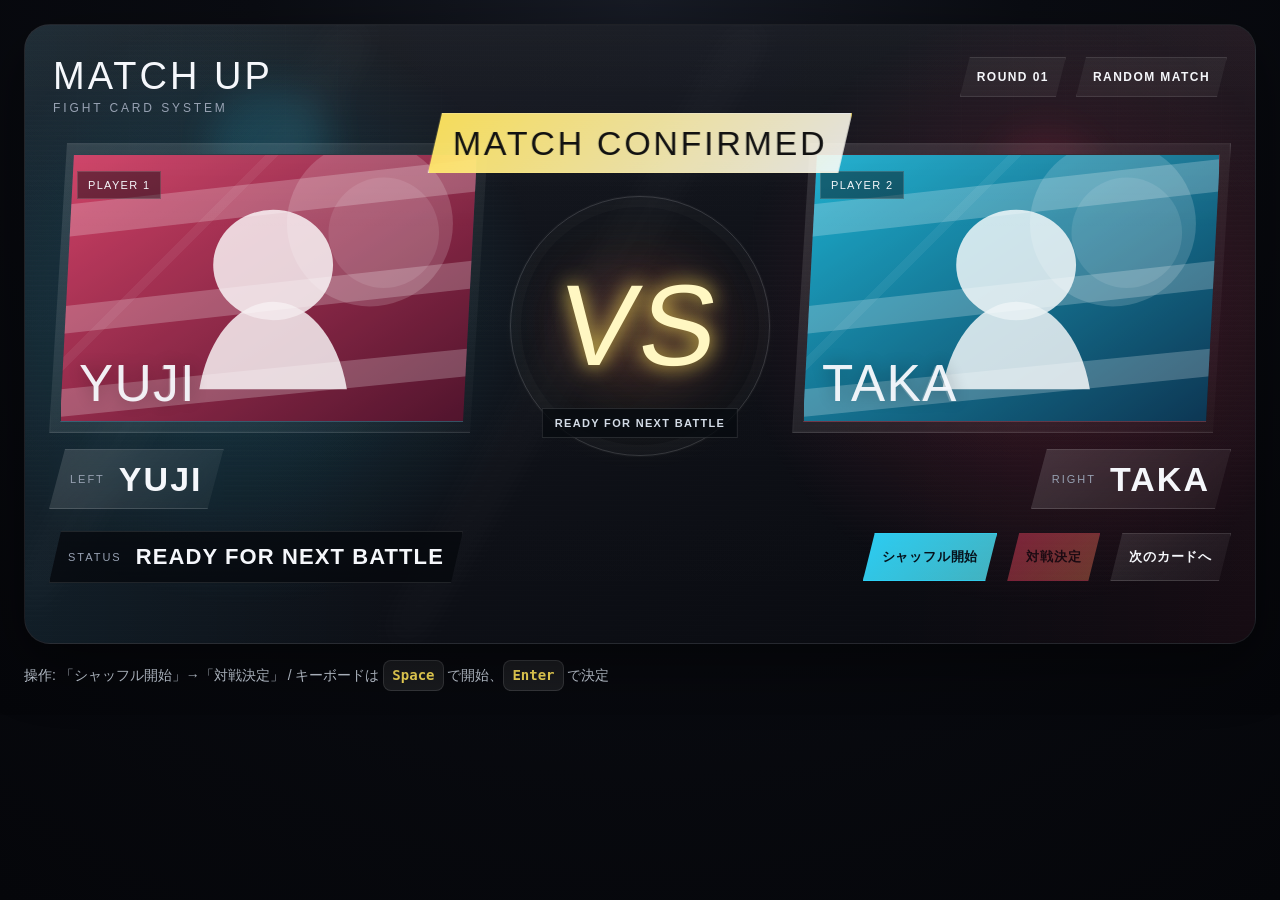
==== index.html @ afa49cba "Add files via upload" ====
<!DOCTYPE html>
<html lang="ja">
<head>
  <meta charset="UTF-8" />
  <meta name="viewport" content="width=device-width, initial-scale=1.0" />
  <title>Fight Card Display</title>
  <link rel="stylesheet" href="./style.css" />
</head>
<body>
  <main class="display-shell">
    <section class="battle-screen is-idle" id="battleScreen">

      <div class="battle-screen__bg">
        <div class="bg-gradient"></div>
        <div class="bg-grid"></div>
        <div class="bg-scanlines"></div>
        <div class="bg-graffiti"></div>
        <div class="bg-speedlines"></div>
      </div>

      <div class="impact-flash" id="impactFlash" aria-hidden="true"></div>
      <div class="impact-burst impact-burst--left" id="impactBurstLeft" aria-hidden="true"></div>
      <div class="impact-burst impact-burst--right" id="impactBurstRight" aria-hidden="true"></div>

      <div class="match-banner" id="matchBanner" hidden>
        <span class="match-banner__text">MATCH CONFIRMED</span>
      </div>

      <header class="battle-hud">
        <div class="battle-brand">
          <span class="battle-brand__main">MATCH UP</span>
          <span class="battle-brand__sub">FIGHT CARD SYSTEM</span>
        </div>

        <div class="battle-meta">
          <span class="battle-meta__pill" id="roundLabel">ROUND 01</span>
          <span class="battle-meta__pill" id="modeLabel">RANDOM MATCH</span>
        </div>
      </header>

      <div class="battle-stage">

        <section class="fighter-panel fighter-panel--left">
          <div class="fighter-frame" id="leftFrame">
            <div class="fighter-art fighter-art--left" id="leftArt">
              <img id="leftImage" class="fighter-art__img" src="" alt="LEFT PLAYER" />
              <span class="fighter-art__badge">PLAYER 1</span>
              <span class="fighter-art__title" id="leftArtTitle">STANDBY</span>
            </div>
          </div>

          <div class="nameplate nameplate--left">
            <span class="nameplate__label">LEFT</span>
            <strong class="nameplate__name" id="leftName">STANDBY</strong>
          </div>
        </section>

        <section class="vs-core" id="vsCore">
          <div class="vs-core__ring"></div>
          <div class="vs-core__glow"></div>
          <div class="vs-core__pulse"></div>
          <div class="vs-core__slash"></div>
          <div class="vs-core__text">VS</div>
          <div class="vs-core__sub" id="vsSubText">READY FOR NEXT BATTLE</div>
        </section>

        <section class="fighter-panel fighter-panel--right">
          <div class="fighter-frame" id="rightFrame">
            <div class="fighter-art fighter-art--right" id="rightArt">
              <img id="rightImage" class="fighter-art__img" src="" alt="RIGHT PLAYER" />
              <span class="fighter-art__badge">PLAYER 2</span>
              <span class="fighter-art__title" id="rightArtTitle">STANDBY</span>
            </div>
          </div>

          <div class="nameplate nameplate--right">
            <span class="nameplate__label">RIGHT</span>
            <strong class="nameplate__name" id="rightName">STANDBY</strong>
          </div>
        </section>
      </div>

      <div class="shuffle-overlay" aria-hidden="true">
        <span class="shuffle-overlay__text">RANDOM</span>
        <span class="shuffle-overlay__text">BATTLE</span>
        <span class="shuffle-overlay__text">MATCH</span>
      </div>

      <footer class="battle-footer">
        <div class="battle-status">
          <span class="battle-status__label">STATUS</span>
          <strong class="battle-status__value" id="battleStatusValue">READY FOR NEXT BATTLE</strong>
        </div>

        <div class="battle-controls">
          <button class="ui-btn ui-btn--primary" id="btnShuffleStart">シャッフル開始</button>
          <button class="ui-btn ui-btn--danger" id="btnConfirm">対戦決定</button>
          <button class="ui-btn" id="btnReset">次のカードへ</button>
        </div>
      </footer>

    </section>

    <p class="help-text">
      操作: 「シャッフル開始」→「対戦決定」 / キーボードは
      <kbd>Space</kbd> で開始、<kbd>Enter</kbd> で決定
    </p>
  </main>

  <script src="./script.js"></script>
</body>
</html>
---- style.css ----
:root {
  --bg: #07080d;
  --panel: #11131a;
  --panel-2: #181c26;
  --line: rgba(255, 255, 255, 0.08);
  --text: #f5f7fb;
  --muted: #98a2b3;
  --left: #2dd7ff;
  --left-2: #56f0ff;
  --right: #ff3d68;
  --right-2: #ff8a5b;
  --accent: #ffe45b;
  --white: #ffffff;
  --shadow: 0 20px 60px rgba(0, 0, 0, 0.45);
  --glow-left: 0 0 18px rgba(45, 215, 255, 0.85), 0 0 42px rgba(45, 215, 255, 0.35);
  --glow-right: 0 0 18px rgba(255, 61, 104, 0.85), 0 0 42px rgba(255, 61, 104, 0.35);
  --glow-vs: 0 0 20px rgba(255, 228, 91, 0.95), 0 0 60px rgba(255, 61, 104, 0.32);
  --font-title: Impact, Haettenschweiler, "Arial Black", sans-serif;
  --font-body: "Segoe UI", "Hiragino Sans", "Yu Gothic", "Meiryo", sans-serif;
}

*,
*::before,
*::after {
  box-sizing: border-box;
}

html,
body {
  margin: 0;
  min-height: 100%;
  background:
    radial-gradient(circle at top, #171b25 0%, #0a0c12 40%, #05060a 100%);
  color: var(--text);
  font-family: var(--font-body);
}

body {
  padding: 24px;
}

.display-shell {
  max-width: 1440px;
  margin: 0 auto;
}

.help-text {
  margin: 16px 0 0;
  color: #c7d0dc;
  font-size: 14px;
  line-height: 1.8;
}

kbd {
  display: inline-block;
  padding: 2px 8px;
  border: 1px solid rgba(255,255,255,0.12);
  border-radius: 8px;
  background: rgba(255,255,255,0.08);
  color: var(--accent);
  font-weight: 700;
}

.battle-screen {
  position: relative;
  overflow: hidden;
  min-height: 620px;
  border: 1px solid rgba(255, 255, 255, 0.08);
  border-radius: 26px;
  background:
    linear-gradient(180deg, rgba(255,255,255,0.02), rgba(255,255,255,0.00)),
    linear-gradient(135deg, rgba(20, 24, 33, 0.96), rgba(8, 9, 14, 0.98));
  box-shadow: var(--shadow);
  isolation: isolate;
}

.battle-screen::before {
  content: "";
  position: absolute;
  inset: 0;
  background:
    linear-gradient(90deg, rgba(45, 215, 255, 0.06), transparent 30%, transparent 70%, rgba(255, 61, 104, 0.06)),
    linear-gradient(180deg, rgba(255,255,255,0.03), transparent 28%);
  pointer-events: none;
  z-index: 0;
}

.battle-screen__bg,
.battle-hud,
.battle-stage,
.battle-footer,
.match-banner,
.impact-flash,
.impact-burst,
.shuffle-overlay {
  position: relative;
  z-index: 2;
}

.battle-screen__bg {
  position: absolute;
  inset: 0;
  z-index: 1;
  pointer-events: none;
}

.bg-gradient,
.bg-grid,
.bg-scanlines,
.bg-graffiti,
.bg-speedlines {
  position: absolute;
  inset: 0;
}

.bg-gradient {
  background:
    radial-gradient(circle at 18% 46%, rgba(45, 215, 255, 0.18), transparent 28%),
    radial-gradient(circle at 82% 46%, rgba(255, 61, 104, 0.18), transparent 28%),
    radial-gradient(circle at 50% 50%, rgba(255, 228, 91, 0.08), transparent 20%);
}

.bg-grid {
  background-image:
    linear-gradient(rgba(255,255,255,0.045) 1px, transparent 1px),
    linear-gradient(90deg, rgba(255,255,255,0.045) 1px, transparent 1px);
  background-size: 52px 52px;
  opacity: 0.18;
  mask-image: linear-gradient(to bottom, rgba(0,0,0,0.9), rgba(0,0,0,0.2));
}

.bg-scanlines {
  background:
    repeating-linear-gradient(
      to bottom,
      rgba(255,255,255,0.035) 0px,
      rgba(255,255,255,0.035) 1px,
      transparent 2px,
      transparent 5px
    );
  mix-blend-mode: soft-light;
  opacity: 0.25;
}

.bg-graffiti {
  background:
    radial-gradient(circle at 20% 20%, rgba(45,215,255,0.16) 0 60px, transparent 62px),
    radial-gradient(circle at 83% 26%, rgba(255,61,104,0.14) 0 54px, transparent 56px),
    linear-gradient(120deg, transparent 0 20%, rgba(255,255,255,0.04) 20% 22%, transparent 22% 45%, rgba(255,255,255,0.04) 45% 47%, transparent 47% 100%);
  filter: blur(18px);
  opacity: 0.8;
}

.bg-speedlines {
  opacity: 0;
  background:
    repeating-linear-gradient(
      -70deg,
      transparent 0 18px,
      rgba(255,255,255,0.1) 18px 20px,
      transparent 20px 42px
    );
  transform: translateX(-20%);
}

.battle-hud {
  position: relative;
  z-index: 3;
  display: flex;
  align-items: flex-start;
  justify-content: space-between;
  gap: 20px;
  padding: 32px 28px 0;
}

.battle-brand {
  display: flex;
  flex-direction: column;
  gap: 6px;
}

.battle-brand__main {
  font-family: var(--font-title);
  font-size: clamp(26px, 3vw, 38px);
  line-height: 1;
  letter-spacing: 0.08em;
  text-transform: uppercase;
}

.battle-brand__sub {
  color: var(--muted);
  font-size: 12px;
  letter-spacing: 0.24em;
  text-transform: uppercase;
}

.battle-meta {
  display: flex;
  flex-wrap: wrap;
  gap: 10px;
  justify-content: flex-end;
}

.battle-meta__pill {
  display: inline-flex;
  align-items: center;
  min-height: 40px;
  padding: 0 16px;
  border: 1px solid rgba(255,255,255,0.1);
  clip-path: polygon(10px 0, 100% 0, calc(100% - 10px) 100%, 0 100%);
  background: rgba(255,255,255,0.05);
  font-size: 12px;
  font-weight: 800;
  letter-spacing: 0.12em;
  text-transform: uppercase;
}

.battle-stage {
  position: relative;
  z-index: 3;
  display: grid;
  grid-template-columns: minmax(280px, 1fr) auto minmax(280px, 1fr);
  align-items: center;
  gap: 22px;
  padding: 28px 24px 10px;
  min-height: 390px;
}

.fighter-panel {
  display: flex;
  flex-direction: column;
  gap: 16px;
}

.fighter-panel--left {
  align-items: flex-start;
}

.fighter-panel--right {
  align-items: flex-end;
}

.fighter-frame {
  position: relative;
  width: min(100%, 460px);
  height: 290px;
  padding: 10px;
  background:
    linear-gradient(135deg, rgba(255,255,255,0.12), rgba(255,255,255,0.02));
  clip-path: polygon(18px 0, 100% 0, calc(100% - 18px) 100%, 0 100%);
  border: 1px solid rgba(255,255,255,0.08);
  box-shadow: inset 0 0 0 1px rgba(255,255,255,0.02);
  transition: transform 0.28s ease, box-shadow 0.28s ease;
}

.fighter-panel--left .fighter-frame {
  box-shadow:
    inset 0 0 0 1px rgba(255,255,255,0.02),
    var(--glow-left);
}

.fighter-panel--right .fighter-frame {
  box-shadow:
    inset 0 0 0 1px rgba(255,255,255,0.02),
    var(--glow-right);
}

.fighter-art {
  position: relative;
  width: 100%;
  height: 100%;
  overflow: hidden;
  clip-path: polygon(14px 0, 100% 0, calc(100% - 14px) 100%, 0 100%);
  border: 1px solid rgba(255,255,255,0.12);
  background:
    linear-gradient(180deg, #18202f 0%, #0a0e16 100%);
}

.fighter-art--left {
  background:
    linear-gradient(145deg, rgba(45,215,255,0.22), rgba(45,215,255,0.02)),
    linear-gradient(180deg, #162638 0%, #0c121c 100%);
}

.fighter-art--right {
  background:
    linear-gradient(145deg, rgba(255,61,104,0.22), rgba(255,61,104,0.02)),
    linear-gradient(180deg, #301521 0%, #120a0f 100%);
}

.fighter-art::after {
  content: "";
  position: absolute;
  inset: 0;
  background:
    linear-gradient(135deg, transparent 0 30%, rgba(255,255,255,0.08) 30% 32%, transparent 32% 100%),
    linear-gradient(180deg, rgba(255,255,255,0.05), transparent 30%);
  opacity: 0.75;
  pointer-events: none;
}

.fighter-art__img {
  position: absolute;
  inset: 0;
  width: 100%;
  height: 100%;
  object-fit: cover;
}

.fighter-art__badge,
.fighter-art__title {
  position: absolute;
  z-index: 2;
  font-family: var(--font-title);
  text-transform: uppercase;
}

.fighter-art__badge {
  top: 16px;
  left: 16px;
  display: inline-flex;
  padding: 7px 10px;
  border: 1px solid rgba(255,255,255,0.14);
  background: rgba(5, 7, 12, 0.45);
  font-size: 11px;
  letter-spacing: 0.12em;
}

.fighter-art__title {
  left: 18px;
  bottom: 14px;
  font-size: clamp(34px, 4vw, 54px);
  line-height: 0.9;
  letter-spacing: 0.03em;
  opacity: 0.95;
  text-shadow: 0 0 18px rgba(0,0,0,0.35);
}

.nameplate {
  position: relative;
  display: inline-flex;
  align-items: center;
  gap: 14px;
  min-height: 60px;
  padding: 0 20px;
  background:
    linear-gradient(135deg, rgba(255,255,255,0.14), rgba(255,255,255,0.04));
  border: 1px solid rgba(255,255,255,0.12);
  clip-path: polygon(16px 0, 100% 0, calc(100% - 16px) 100%, 0 100%);
  backdrop-filter: blur(10px);
  transition: transform 0.28s ease, opacity 0.28s ease;
}

.nameplate--left {
  box-shadow: var(--glow-left);
}

.nameplate--right {
  box-shadow: var(--glow-right);
}

.nameplate__label {
  font-size: 11px;
  color: var(--muted);
  letter-spacing: 0.18em;
  text-transform: uppercase;
}

.nameplate__name {
  font-family: var(--font-title);
  font-size: clamp(22px, 3vw, 34px);
  letter-spacing: 0.06em;
  line-height: 1;
}

.vs-core {
  position: relative;
  display: grid;
  place-items: center;
  width: min(28vw, 260px);
  aspect-ratio: 1 / 1;
  margin-inline: auto;
  transition: transform 0.28s ease;
}

.vs-core__ring,
.vs-core__glow,
.vs-core__pulse,
.vs-core__slash {
  position: absolute;
  inset: 0;
  border-radius: 50%;
}

.vs-core__ring {
  border: 1px solid rgba(255,255,255,0.16);
  box-shadow:
    inset 0 0 0 10px rgba(255,255,255,0.02),
    0 0 0 1px rgba(255,255,255,0.03);
}

.vs-core__glow {
  inset: 14%;
  background:
    radial-gradient(circle, rgba(255, 228, 91, 0.22), rgba(255,61,104,0.06), transparent 65%);
  filter: blur(20px);
}

.vs-core__text {
  position: relative;
  z-index: 2;
  font-family: var(--font-title);
  font-size: clamp(64px, 9vw, 126px);
  line-height: 0.9;
  letter-spacing: 0.02em;
  color: #fff7c2;
  text-shadow: var(--glow-vs);
  transform: skewX(-8deg);
}

.vs-core__sub {
  position: absolute;
  bottom: 18px;
  left: 50%;
  z-index: 2;
  transform: translateX(-50%);
  width: max-content;
  max-width: 90%;
  padding: 8px 12px;
  border: 1px solid rgba(255,255,255,0.12);
  background: rgba(7, 10, 16, 0.8);
  font-size: 11px;
  font-weight: 800;
  letter-spacing: 0.12em;
  text-transform: uppercase;
  color: #d3dbe6;
  text-align: center;
}

.vs-core__pulse {
  opacity: 0;
}

.vs-core__slash {
  display: none;
}

.battle-footer {
  position: relative;
  z-index: 3;
  display: flex;
  align-items: center;
  justify-content: space-between;
  gap: 18px;
  padding: 12px 24px 26px;
}

.battle-status {
  display: inline-flex;
  align-items: center;
  gap: 14px;
  min-height: 52px;
  padding: 0 18px;
  border: 1px solid rgba(255,255,255,0.1);
  background: rgba(6, 8, 13, 0.8);
  clip-path: polygon(12px 0, 100% 0, calc(100% - 12px) 100%, 0 100%);
}

.battle-status__label {
  color: var(--muted);
  font-size: 11px;
  letter-spacing: 0.18em;
  text-transform: uppercase;
}

.battle-status__value {
  font-family: var(--font-title);
  font-size: 22px;
  letter-spacing: 0.05em;
  text-transform: uppercase;
}

.battle-controls {
  display: flex;
  flex-wrap: wrap;
  justify-content: flex-end;
  gap: 10px;
}

.ui-btn {
  min-height: 48px;
  padding: 0 18px;
  border: 1px solid rgba(255,255,255,0.12);
  background:
    linear-gradient(135deg, rgba(255,255,255,0.10), rgba(255,255,255,0.04));
  color: var(--text);
  font-weight: 800;
  font-size: 13px;
  letter-spacing: 0.06em;
  clip-path: polygon(12px 0, 100% 0, calc(100% - 12px) 100%, 0 100%);
  cursor: pointer;
  box-shadow: 0 8px 22px rgba(0,0,0,0.22);
  transition: transform 0.16s ease, opacity 0.16s ease, filter 0.16s ease;
}

.ui-btn:hover:not(:disabled) {
  transform: translateY(-1px);
  filter: brightness(1.05);
}

.ui-btn:disabled {
  opacity: 0.45;
  cursor: not-allowed;
}

.ui-btn--primary {
  background:
    linear-gradient(135deg, rgba(45,215,255,0.95), rgba(86,240,255,0.72));
  color: #06111b;
  border-color: rgba(45,215,255,0.55);
}

.ui-btn--danger {
  background:
    linear-gradient(135deg, rgba(255,61,104,0.95), rgba(255,138,91,0.82));
  color: #22070f;
  border-color: rgba(255,61,104,0.5);
}

.shuffle-overlay {
  position: absolute;
  inset: 0;
  z-index: 2;
  pointer-events: none;
  overflow: hidden;
  opacity: 0;
  transition: opacity 0.2s ease;
}

.shuffle-overlay__text {
  position: absolute;
  font-family: var(--font-title);
  font-size: clamp(42px, 6vw, 80px);
  letter-spacing: 0.08em;
  opacity: 0.07;
  text-transform: uppercase;
  transform: rotate(-15deg);
}

.shuffle-overlay__text:nth-child(1) {
  top: 20%;
  left: 8%;
  color: var(--left-2);
}

.shuffle-overlay__text:nth-child(2) {
  top: 42%;
  left: 34%;
  color: var(--accent);
}

.shuffle-overlay__text:nth-child(3) {
  top: 58%;
  right: 6%;
  color: var(--right);
}

.match-banner {
  position: absolute;
  top: 88px;
  left: 50%;
  z-index: 5;
  transform: translateX(-50%);
  display: inline-flex;
  padding: 12px 24px;
  border: 1px solid rgba(255,255,255,0.12);
  background:
    linear-gradient(135deg, rgba(255,228,91,0.96), rgba(255,255,255,0.88));
  color: #111;
  clip-path: polygon(14px 0, 100% 0, calc(100% - 14px) 100%, 0 100%);
  box-shadow: 0 0 30px rgba(255, 228, 91, 0.38);
}

.match-banner__text {
  font-family: var(--font-title);
  font-size: clamp(20px, 3vw, 34px);
  line-height: 1;
  letter-spacing: 0.08em;
  text-transform: uppercase;
}

.impact-flash {
  position: absolute;
  inset: -12%;
  z-index: 4;
  background:
    radial-gradient(circle at center, rgba(255,255,255,0.82), rgba(255,228,91,0.34), transparent 42%);
  mix-blend-mode: screen;
  opacity: 0;
  pointer-events: none;
}

.impact-burst {
  position: absolute;
  top: 45%;
  z-index: 4;
  width: 220px;
  height: 220px;
  border-radius: 50%;
  filter: blur(4px);
  opacity: 0;
}

.impact-burst--left {
  left: 28%;
  background:
    radial-gradient(circle, rgba(45,215,255,0.95) 0 10%, rgba(45,215,255,0.16) 25%, transparent 62%);
}

.impact-burst--right {
  right: 28%;
  background:
    radial-gradient(circle, rgba(255,61,104,0.95) 0 10%, rgba(255,61,104,0.16) 25%, transparent 62%);
}

.is-idle .vs-core__glow {
  animation: idleGlow 3.6s ease-in-out infinite;
}

.is-shuffling .bg-speedlines {
  opacity: 0.42;
  animation: speedlineMove 0.9s linear infinite;
}

.is-shuffling .shuffle-overlay {
  opacity: 1;
}

.is-shuffling .fighter-frame {
  animation: panelPulse 0.9s ease-in-out infinite alternate;
}

.is-shuffling .fighter-art::before {
  content: "";
  position: absolute;
  inset: 0;
  z-index: 1;
  background:
    repeating-linear-gradient(
      to bottom,
      rgba(255,255,255,0.02) 0 8px,
      rgba(255,255,255,0.16) 8px 12px,
      rgba(255,255,255,0.02) 12px 20px
    );
  animation: slotFlicker 0.45s linear infinite;
  pointer-events: none;
}

.is-shuffling .vs-core__pulse {
  opacity: 1;
  border: 1px solid rgba(255, 228, 91, 0.24);
  animation: ringPulse 1.3s ease-out infinite;
}

.is-locking .vs-core {
  transform: scale(1.1);
}

.is-locking .bg-speedlines {
  opacity: 0.56;
  animation: speedlineMove 0.65s linear infinite;
}

.is-confirmed .match-banner {
  animation: plateEnter 0.5s ease both;
}

.is-confirmed .impact-flash {
  animation: impactFlash 0.55s ease-out both;
}

.is-confirmed .impact-burst--left,
.is-confirmed .impact-burst--right {
  animation: impactBurst 0.8s ease-out both;
}

.is-confirmed .vs-core {
  transform: scale(1.14);
}

.is-confirmed .vs-core__slash {
  display: block;
  inset: 20% 12%;
  border-radius: 0;
  background:
    linear-gradient(135deg, transparent 0 40%, rgba(255,255,255,0.95) 40% 48%, transparent 48% 100%);
  filter: blur(1px);
  opacity: 0.72;
  transform: rotate(-8deg);
}

.is-confirmed .fighter-frame {
  transform: scale(1.03);
}

.is-confirmed .nameplate {
  animation: plateEnter 0.6s cubic-bezier(.2,.8,.2,1) both;
}

.is-confirmed .battle-status__value {
  color: #fff7c2;
  text-shadow: 0 0 12px rgba(255,228,91,0.4);
}

@keyframes speedlineMove {
  from { transform: translateX(-22%); }
  to { transform: translateX(22%); }
}

@keyframes slotFlicker {
  0% { transform: translateY(-8px); opacity: 0.82; }
  100% { transform: translateY(8px); opacity: 1; }
}

@keyframes ringPulse {
  0% { transform: scale(0.72); opacity: 0.75; }
  100% { transform: scale(1.25); opacity: 0; }
}

@keyframes panelPulse {
  0% { transform: translateY(0) scale(1); }
  100% { transform: translateY(-4px) scale(1.01); }
}

@keyframes idleGlow {
  0%, 100% { opacity: 0.65; transform: scale(0.98); }
  50% { opacity: 1; transform: scale(1.04); }
}

@keyframes plateEnter {
  0% { opacity: 0; transform: translateY(16px) scale(0.96); }
  100% { opacity: 1; transform: translateY(0) scale(1); }
}

@keyframes impactFlash {
  0% { opacity: 0; }
  20% { opacity: 1; }
  100% { opacity: 0; }
}

@keyframes impactBurst {
  0% { opacity: 0.9; transform: scale(0.15); }
  100% { opacity: 0; transform: scale(1.6); }
}

@media (max-width: 1080px) {
  .battle-stage {
    grid-template-columns: 1fr;
    gap: 20px;
    padding-top: 20px;
  }

  .fighter-panel--left,
  .fighter-panel--right {
    align-items: stretch;
  }

  .fighter-frame {
    width: 100%;
    max-width: none;
  }

  .vs-core {
    width: min(58vw, 220px);
    order: -1;
  }

  .battle-footer {
    flex-direction: column;
    align-items: stretch;
  }

  .battle-controls {
    justify-content: flex-start;
  }

  .match-banner {
    top: 96px;
    width: calc(100% - 40px);
    justify-content: center;
  }
}

@media (max-width: 720px) {
  body {
    padding: 16px;
  }

  .battle-screen {
    min-height: 660px;
  }

  .battle-hud {
    flex-direction: column;
    align-items: flex-start;
    padding: 24px 18px 0;
  }

  .battle-stage {
    padding: 18px 18px 8px;
  }

  .battle-footer {
    padding: 8px 18px 18px;
  }

  .fighter-frame {
    height: 240px;
  }

  .nameplate {
    width: 100%;
    justify-content: space-between;
  }

  .battle-status {
    width: 100%;
    justify-content: space-between;
  }
}
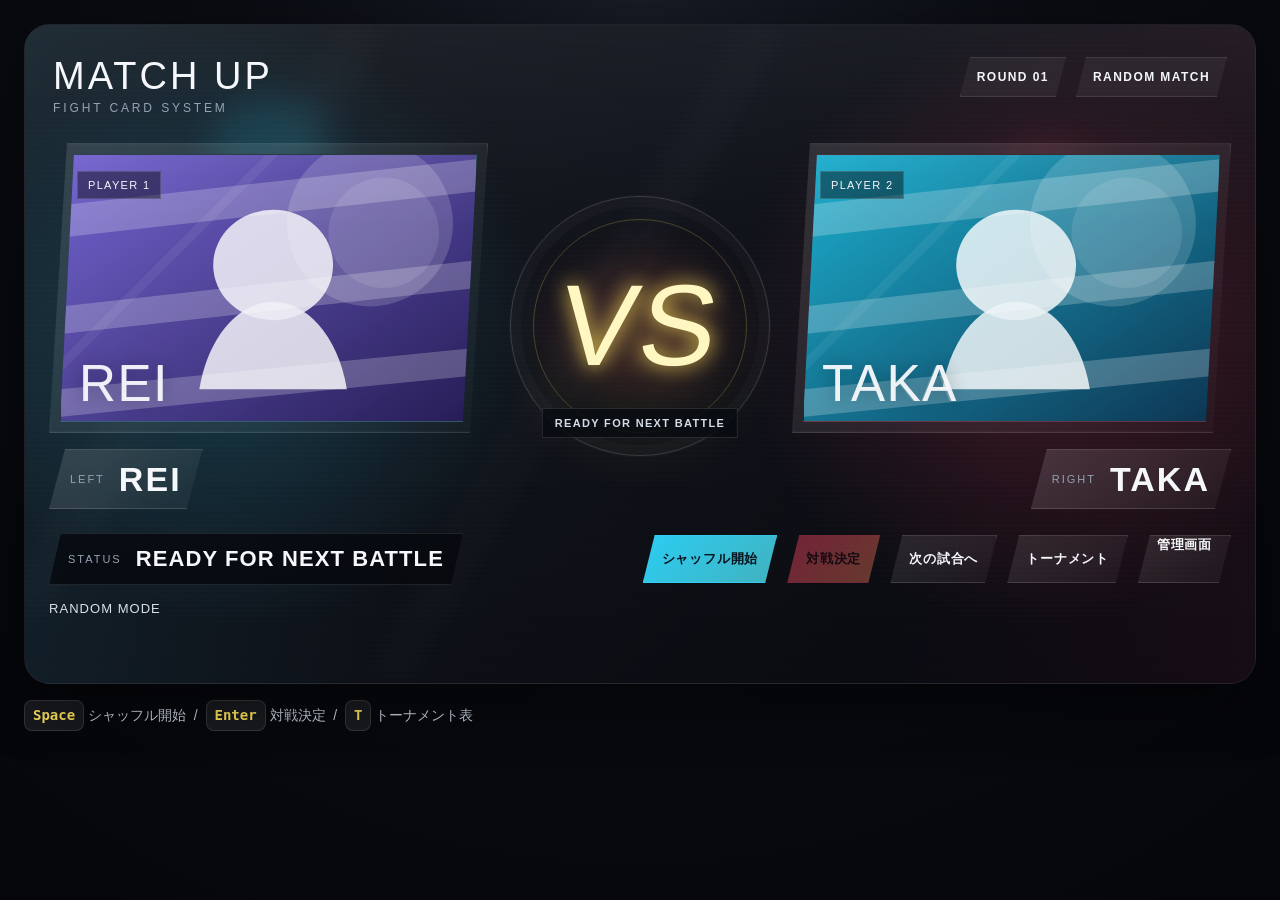
==== commit 3645b08b: "Add files via upload" ====
--- a/index.html
+++ b/index.html
@@ -9,7 +9,6 @@
 <body>
   <main class="display-shell">
     <section class="battle-screen is-idle" id="battleScreen">
-
       <div class="battle-screen__bg">
         <div class="bg-gradient"></div>
         <div class="bg-grid"></div>
@@ -18,12 +17,17 @@
         <div class="bg-speedlines"></div>
       </div>
 
-      <div class="impact-flash" id="impactFlash" aria-hidden="true"></div>
-      <div class="impact-burst impact-burst--left" id="impactBurstLeft" aria-hidden="true"></div>
-      <div class="impact-burst impact-burst--right" id="impactBurstRight" aria-hidden="true"></div>
-
-      <div class="match-banner" id="matchBanner" hidden>
-        <span class="match-banner__text">MATCH CONFIRMED</span>
+      <div class="fx-layer" id="fxLayer" aria-hidden="true">
+        <div class="fx-flash" id="fxFlash"></div>
+        <div class="fx-flash2" id="fxFlash2"></div>
+        <div class="fx-shockwave" id="fxShockwave"></div>
+        <div class="fx-shockwave2" id="fxShockwave2"></div>
+        <div class="fx-burst fx-burst--left" id="fxBurstLeft"></div>
+        <div class="fx-burst fx-burst--right" id="fxBurstRight"></div>
+        <canvas class="fx-particles" id="fxParticles"></canvas>
+        <div class="fx-lightning fx-lightning--left" id="fxLightLeft"></div>
+        <div class="fx-lightning fx-lightning--right" id="fxLightRight"></div>
+        <div class="fx-vignette" id="fxVignette"></div>
       </div>
 
       <header class="battle-hud">
@@ -31,24 +35,21 @@
           <span class="battle-brand__main">MATCH UP</span>
           <span class="battle-brand__sub">FIGHT CARD SYSTEM</span>
         </div>
-
         <div class="battle-meta">
           <span class="battle-meta__pill" id="roundLabel">ROUND 01</span>
-          <span class="battle-meta__pill" id="modeLabel">RANDOM MATCH</span>
+          <span class="battle-meta__pill" id="matchLabel">RANDOM MATCH</span>
         </div>
       </header>
 
       <div class="battle-stage">
-
         <section class="fighter-panel fighter-panel--left">
           <div class="fighter-frame" id="leftFrame">
             <div class="fighter-art fighter-art--left" id="leftArt">
               <img id="leftImage" class="fighter-art__img" src="" alt="LEFT PLAYER" />
-              <span class="fighter-art__badge">PLAYER 1</span>
+              <span class="fighter-art__badge" id="leftBadge">PLAYER 1</span>
               <span class="fighter-art__title" id="leftArtTitle">STANDBY</span>
             </div>
           </div>
-
           <div class="nameplate nameplate--left">
             <span class="nameplate__label">LEFT</span>
             <strong class="nameplate__name" id="leftName">STANDBY</strong>
@@ -57,6 +58,7 @@
 
         <section class="vs-core" id="vsCore">
           <div class="vs-core__ring"></div>
+          <div class="vs-core__ring2"></div>
           <div class="vs-core__glow"></div>
           <div class="vs-core__pulse"></div>
           <div class="vs-core__slash"></div>
@@ -68,11 +70,10 @@
           <div class="fighter-frame" id="rightFrame">
             <div class="fighter-art fighter-art--right" id="rightArt">
               <img id="rightImage" class="fighter-art__img" src="" alt="RIGHT PLAYER" />
-              <span class="fighter-art__badge">PLAYER 2</span>
+              <span class="fighter-art__badge" id="rightBadge">PLAYER 2</span>
               <span class="fighter-art__title" id="rightArtTitle">STANDBY</span>
             </div>
           </div>
-
           <div class="nameplate nameplate--right">
             <span class="nameplate__label">RIGHT</span>
             <strong class="nameplate__name" id="rightName">STANDBY</strong>
@@ -87,25 +88,56 @@
       </div>
 
       <footer class="battle-footer">
-        <div class="battle-status">
-          <span class="battle-status__label">STATUS</span>
-          <strong class="battle-status__value" id="battleStatusValue">READY FOR NEXT BATTLE</strong>
+        <div class="battle-status-row">
+          <div class="battle-status">
+            <span class="battle-status__label">STATUS</span>
+            <strong class="battle-status__value" id="battleStatusValue">READY FOR NEXT BATTLE</strong>
+          </div>
+          <div class="battle-controls">
+            <button class="ui-btn ui-btn--primary" id="btnShuffleStart">シャッフル開始</button>
+            <button class="ui-btn ui-btn--danger" id="btnConfirm">対戦決定</button>
+            <button class="ui-btn" id="btnReset">次の試合へ</button>
+            <button class="ui-btn" id="btnTournament">トーナメント</button>
+            <a class="ui-btn" href="./admin.html">管理画面</a>
+          </div>
         </div>
 
-        <div class="battle-controls">
-          <button class="ui-btn ui-btn--primary" id="btnShuffleStart">シャッフル開始</button>
-          <button class="ui-btn ui-btn--danger" id="btnConfirm">対戦決定</button>
-          <button class="ui-btn" id="btnReset">次のカードへ</button>
+        <div class="battle-action-row">
+          <div class="tournament-info" id="tournamentInfo">RANDOM MODE</div>
+          <div class="tournament-actions" id="tournamentActions" hidden>
+            <button class="ui-btn ui-btn--winner-left" id="btnWinnerLeft">左を勝者にする</button>
+            <button class="ui-btn ui-btn--winner-right" id="btnWinnerRight">右を勝者にする</button>
+          </div>
         </div>
       </footer>
-
     </section>
 
+    <div class="match-banner" id="matchBanner" hidden aria-live="assertive">
+      <div class="match-banner__inner">
+        <span class="match-banner__eyebrow">FIGHT CARD LOCKED IN</span>
+        <span class="match-banner__text">MATCH CONFIRMED</span>
+      </div>
+    </div>
+
     <p class="help-text">
-      操作: 「シャッフル開始」→「対戦決定」 / キーボードは
-      <kbd>Space</kbd> で開始、<kbd>Enter</kbd> で決定
+      <kbd>Space</kbd> シャッフル開始 &nbsp;/&nbsp;
+      <kbd>Enter</kbd> 対戦決定 &nbsp;/&nbsp;
+      <kbd>T</kbd> トーナメント表
     </p>
   </main>
+
+  <dialog class="tournament-dialog" id="tournamentDialog">
+    <div class="td-inner">
+      <div class="td-head">
+        <h2 class="td-title">TOURNAMENT BRACKET</h2>
+        <button class="ui-btn" id="btnTournamentClose">✕ 閉じる</button>
+      </div>
+      <div class="td-body" id="tournamentBody"></div>
+      <div class="td-foot">
+        <button class="ui-btn" id="btnTournamentReset">トーナメントをリセット</button>
+      </div>
+    </div>
+  </dialog>
 
   <script src="./script.js"></script>
 </body>
--- a/style.css
+++ b/style.css
@@ -21,23 +21,20 @@
 
 *,
 *::before,
-*::after {
-  box-sizing: border-box;
-}
+*::after { box-sizing: border-box; }
 
 html,
 body {
   margin: 0;
   min-height: 100%;
-  background:
-    radial-gradient(circle at top, #171b25 0%, #0a0c12 40%, #05060a 100%);
+  background: radial-gradient(circle at top, #171b25 0%, #0a0c12 40%, #05060a 100%);
   color: var(--text);
   font-family: var(--font-body);
 }
 
-body {
-  padding: 24px;
-}
+body { padding: 24px; }
+
+a { color: inherit; text-decoration: none; }
 
 .display-shell {
   max-width: 1440px;
@@ -64,7 +61,7 @@
 .battle-screen {
   position: relative;
   overflow: hidden;
-  min-height: 620px;
+  min-height: 660px;
   border: 1px solid rgba(255, 255, 255, 0.08);
   border-radius: 26px;
   background:
@@ -89,29 +86,33 @@
 .battle-hud,
 .battle-stage,
 .battle-footer,
-.match-banner,
-.impact-flash,
-.impact-burst,
-.shuffle-overlay {
+.shuffle-overlay,
+.fx-layer {
   position: relative;
   z-index: 2;
 }
 
-.battle-screen__bg {
-  position: absolute;
-  inset: 0;
-  z-index: 1;
-  pointer-events: none;
-}
-
+.battle-screen__bg,
 .bg-gradient,
 .bg-grid,
 .bg-scanlines,
 .bg-graffiti,
-.bg-speedlines {
+.bg-speedlines,
+.fx-layer,
+.fx-flash,
+.fx-flash2,
+.fx-shockwave,
+.fx-shockwave2,
+.fx-burst,
+.fx-lightning,
+.fx-vignette,
+.fx-particles {
   position: absolute;
   inset: 0;
 }
+
+.battle-screen__bg,
+.fx-layer { pointer-events: none; }
 
 .bg-gradient {
   background:
@@ -130,14 +131,13 @@
 }
 
 .bg-scanlines {
-  background:
-    repeating-linear-gradient(
-      to bottom,
-      rgba(255,255,255,0.035) 0px,
-      rgba(255,255,255,0.035) 1px,
-      transparent 2px,
-      transparent 5px
-    );
+  background: repeating-linear-gradient(
+    to bottom,
+    rgba(255,255,255,0.035) 0px,
+    rgba(255,255,255,0.035) 1px,
+    transparent 2px,
+    transparent 5px
+  );
   mix-blend-mode: soft-light;
   opacity: 0.25;
 }
@@ -153,14 +153,90 @@
 
 .bg-speedlines {
   opacity: 0;
-  background:
-    repeating-linear-gradient(
-      -70deg,
-      transparent 0 18px,
-      rgba(255,255,255,0.1) 18px 20px,
-      transparent 20px 42px
-    );
+  background: repeating-linear-gradient(
+    -70deg,
+    transparent 0 18px,
+    rgba(255,255,255,0.12) 18px 20px,
+    transparent 20px 42px
+  );
   transform: translateX(-20%);
+}
+
+.fx-flash,
+.fx-flash2,
+.fx-shockwave,
+.fx-shockwave2,
+.fx-burst,
+.fx-lightning,
+.fx-vignette { opacity: 0; }
+
+.fx-flash {
+  background: radial-gradient(circle at center, rgba(255,255,255,0.88), rgba(255,228,91,0.4), transparent 42%);
+  mix-blend-mode: screen;
+}
+
+.fx-flash2 {
+  background: linear-gradient(120deg, transparent 0 18%, rgba(255,255,255,0.88) 35% 50%, transparent 72%);
+  filter: blur(8px);
+  transform: scale(1.2) rotate(-8deg);
+}
+
+.fx-shockwave,
+.fx-shockwave2 {
+  margin: auto;
+  width: 220px;
+  height: 220px;
+  border-radius: 50%;
+  border: 2px solid rgba(255,255,255,0.85);
+  box-shadow: 0 0 30px rgba(255,228,91,0.45), inset 0 0 22px rgba(255,255,255,0.22);
+}
+
+.fx-shockwave2 {
+  width: 340px;
+  height: 340px;
+  border-color: rgba(255,61,104,0.72);
+  box-shadow: 0 0 40px rgba(255,61,104,0.4), inset 0 0 30px rgba(45,215,255,0.18);
+}
+
+.fx-burst {
+  top: 50%;
+  margin-top: -160px;
+  width: 320px;
+  height: 320px;
+  border-radius: 50%;
+  filter: blur(3px);
+}
+
+.fx-burst--left {
+  left: 14%;
+  background: radial-gradient(circle, rgba(45,215,255,0.95) 0 10%, rgba(45,215,255,0.18) 25%, transparent 66%);
+}
+
+.fx-burst--right {
+  right: 14%;
+  background: radial-gradient(circle, rgba(255,61,104,0.95) 0 10%, rgba(255,61,104,0.18) 25%, transparent 66%);
+}
+
+.fx-lightning {
+  top: 20%;
+  width: 30%;
+  height: 60%;
+  background: linear-gradient(180deg, transparent 0 15%, rgba(255,255,255,0.96) 15% 20%, transparent 20% 28%, rgba(255,255,255,0.88) 28% 32%, transparent 32% 100%);
+  clip-path: polygon(52% 0, 64% 12%, 54% 28%, 70% 39%, 56% 62%, 64% 80%, 44% 100%, 34% 82%, 44% 64%, 28% 42%, 42% 20%, 34% 0);
+  filter: drop-shadow(0 0 12px rgba(255,255,255,0.95)) drop-shadow(0 0 24px rgba(255,228,91,0.72));
+}
+
+.fx-lightning--left { left: 8%; transform: rotate(-18deg) scale(0.8); }
+.fx-lightning--right { right: 8%; transform: rotate(18deg) scale(0.8); }
+
+.fx-vignette {
+  background: radial-gradient(circle at center, transparent 0 45%, rgba(0,0,0,0.28) 78%, rgba(0,0,0,0.56) 100%);
+}
+
+.fx-particles {
+  z-index: 4;
+  width: 100%;
+  height: 100%;
 }
 
 .battle-hud {
@@ -201,7 +277,8 @@
   justify-content: flex-end;
 }
 
-.battle-meta__pill {
+.battle-meta__pill,
+.pill {
   display: inline-flex;
   align-items: center;
   min-height: 40px;
@@ -222,7 +299,7 @@
   grid-template-columns: minmax(280px, 1fr) auto minmax(280px, 1fr);
   align-items: center;
   gap: 22px;
-  padding: 28px 24px 10px;
+  padding: 28px 24px 12px;
   min-height: 390px;
 }
 
@@ -232,37 +309,27 @@
   gap: 16px;
 }
 
-.fighter-panel--left {
-  align-items: flex-start;
-}
-
-.fighter-panel--right {
-  align-items: flex-end;
-}
+.fighter-panel--left { align-items: flex-start; }
+.fighter-panel--right { align-items: flex-end; }
 
 .fighter-frame {
   position: relative;
   width: min(100%, 460px);
   height: 290px;
   padding: 10px;
-  background:
-    linear-gradient(135deg, rgba(255,255,255,0.12), rgba(255,255,255,0.02));
+  background: linear-gradient(135deg, rgba(255,255,255,0.12), rgba(255,255,255,0.02));
   clip-path: polygon(18px 0, 100% 0, calc(100% - 18px) 100%, 0 100%);
   border: 1px solid rgba(255,255,255,0.08);
   box-shadow: inset 0 0 0 1px rgba(255,255,255,0.02);
-  transition: transform 0.28s ease, box-shadow 0.28s ease;
+  transition: transform 0.28s ease, box-shadow 0.28s ease, filter 0.28s ease;
 }
 
 .fighter-panel--left .fighter-frame {
-  box-shadow:
-    inset 0 0 0 1px rgba(255,255,255,0.02),
-    var(--glow-left);
+  box-shadow: inset 0 0 0 1px rgba(255,255,255,0.02), var(--glow-left);
 }
 
 .fighter-panel--right .fighter-frame {
-  box-shadow:
-    inset 0 0 0 1px rgba(255,255,255,0.02),
-    var(--glow-right);
+  box-shadow: inset 0 0 0 1px rgba(255,255,255,0.02), var(--glow-right);
 }
 
 .fighter-art {
@@ -272,20 +339,15 @@
   overflow: hidden;
   clip-path: polygon(14px 0, 100% 0, calc(100% - 14px) 100%, 0 100%);
   border: 1px solid rgba(255,255,255,0.12);
-  background:
-    linear-gradient(180deg, #18202f 0%, #0a0e16 100%);
+  background: linear-gradient(180deg, #18202f 0%, #0a0e16 100%);
 }
 
 .fighter-art--left {
-  background:
-    linear-gradient(145deg, rgba(45,215,255,0.22), rgba(45,215,255,0.02)),
-    linear-gradient(180deg, #162638 0%, #0c121c 100%);
+  background: linear-gradient(145deg, rgba(45,215,255,0.22), rgba(45,215,255,0.02)), linear-gradient(180deg, #162638 0%, #0c121c 100%);
 }
 
 .fighter-art--right {
-  background:
-    linear-gradient(145deg, rgba(255,61,104,0.22), rgba(255,61,104,0.02)),
-    linear-gradient(180deg, #301521 0%, #120a0f 100%);
+  background: linear-gradient(145deg, rgba(255,61,104,0.22), rgba(255,61,104,0.02)), linear-gradient(180deg, #301521 0%, #120a0f 100%);
 }
 
 .fighter-art::after {
@@ -343,21 +405,15 @@
   gap: 14px;
   min-height: 60px;
   padding: 0 20px;
-  background:
-    linear-gradient(135deg, rgba(255,255,255,0.14), rgba(255,255,255,0.04));
+  background: linear-gradient(135deg, rgba(255,255,255,0.14), rgba(255,255,255,0.04));
   border: 1px solid rgba(255,255,255,0.12);
   clip-path: polygon(16px 0, 100% 0, calc(100% - 16px) 100%, 0 100%);
   backdrop-filter: blur(10px);
   transition: transform 0.28s ease, opacity 0.28s ease;
 }
 
-.nameplate--left {
-  box-shadow: var(--glow-left);
-}
-
-.nameplate--right {
-  box-shadow: var(--glow-right);
-}
+.nameplate--left { box-shadow: var(--glow-left); }
+.nameplate--right { box-shadow: var(--glow-right); }
 
 .nameplate__label {
   font-size: 11px;
@@ -384,6 +440,7 @@
 }
 
 .vs-core__ring,
+.vs-core__ring2,
 .vs-core__glow,
 .vs-core__pulse,
 .vs-core__slash {
@@ -394,15 +451,17 @@
 
 .vs-core__ring {
   border: 1px solid rgba(255,255,255,0.16);
-  box-shadow:
-    inset 0 0 0 10px rgba(255,255,255,0.02),
-    0 0 0 1px rgba(255,255,255,0.03);
+  box-shadow: inset 0 0 0 10px rgba(255,255,255,0.02), 0 0 0 1px rgba(255,255,255,0.03);
+}
+
+.vs-core__ring2 {
+  inset: 9%;
+  border: 1px solid rgba(255,228,91,0.22);
 }
 
 .vs-core__glow {
   inset: 14%;
-  background:
-    radial-gradient(circle, rgba(255, 228, 91, 0.22), rgba(255,61,104,0.06), transparent 65%);
+  background: radial-gradient(circle, rgba(255, 228, 91, 0.22), rgba(255,61,104,0.06), transparent 65%);
   filter: blur(20px);
 }
 
@@ -437,22 +496,88 @@
   text-align: center;
 }
 
-.vs-core__pulse {
+.vs-core__pulse { opacity: 0; }
+.vs-core__slash { display: none; }
+
+.shuffle-overlay {
+  z-index: 2;
+  pointer-events: none;
+  overflow: hidden;
   opacity: 0;
-}
-
-.vs-core__slash {
-  display: none;
+  transition: opacity 0.2s ease;
+}
+
+.shuffle-overlay__text {
+  position: absolute;
+  font-family: var(--font-title);
+  font-size: clamp(42px, 6vw, 80px);
+  letter-spacing: 0.08em;
+  opacity: 0.07;
+  text-transform: uppercase;
+  transform: rotate(-15deg);
+}
+
+.shuffle-overlay__text:nth-child(1) { top: 20%; left: 8%; color: var(--left-2); }
+.shuffle-overlay__text:nth-child(2) { top: 42%; left: 34%; color: var(--accent); }
+.shuffle-overlay__text:nth-child(3) { top: 58%; right: 6%; color: var(--right); }
+
+.match-banner {
+  position: fixed;
+  top: clamp(14px, 2.4vw, 22px);
+  left: 50%;
+  width: min(560px, calc(100vw - 32px));
+  transform: translate3d(-50%, 0, 0);
+  z-index: 120;
+  pointer-events: none;
+  will-change: transform, opacity;
+}
+
+.match-banner.is-active {
+  animation: bannerSlam .56s cubic-bezier(.16,.84,.26,1.02) both;
+}
+
+.match-banner__inner {
+  display: grid;
+  justify-items: center;
+  gap: 6px;
+  padding: 14px 24px;
+  border: 1px solid rgba(255,255,255,0.14);
+  background: linear-gradient(135deg, rgba(255,228,91,0.97), rgba(255,255,255,0.92));
+  color: #111;
+  clip-path: polygon(14px 0, 100% 0, calc(100% - 14px) 100%, 0 100%);
+  box-shadow: 0 0 30px rgba(255, 228, 91, 0.38);
+}
+
+.match-banner__eyebrow {
+  font-size: 11px;
+  font-weight: 800;
+  letter-spacing: 0.22em;
+  text-transform: uppercase;
+}
+
+.match-banner__text {
+  font-family: var(--font-title);
+  font-size: clamp(22px, 3vw, 36px);
+  line-height: 1;
+  letter-spacing: 0.08em;
+  text-transform: uppercase;
 }
 
 .battle-footer {
   position: relative;
   z-index: 3;
+  display: grid;
+  gap: 16px;
+  padding: 12px 24px 26px;
+}
+
+.battle-status-row,
+.battle-action-row {
   display: flex;
   align-items: center;
   justify-content: space-between;
   gap: 18px;
-  padding: 12px 24px 26px;
+  flex-wrap: wrap;
 }
 
 .battle-status {
@@ -480,19 +605,29 @@
   text-transform: uppercase;
 }
 
-.battle-controls {
+.battle-controls,
+.tournament-actions,
+.link-row,
+.toolbar {
   display: flex;
   flex-wrap: wrap;
-  justify-content: flex-end;
   gap: 10px;
+}
+
+.tournament-actions[hidden] { display: none; }
+
+.tournament-info {
+  color: #d8e0eb;
+  font-size: 13px;
+  letter-spacing: 0.08em;
+  text-transform: uppercase;
 }
 
 .ui-btn {
   min-height: 48px;
   padding: 0 18px;
   border: 1px solid rgba(255,255,255,0.12);
-  background:
-    linear-gradient(135deg, rgba(255,255,255,0.10), rgba(255,255,255,0.04));
+  background: linear-gradient(135deg, rgba(255,255,255,0.10), rgba(255,255,255,0.04));
   color: var(--text);
   font-weight: 800;
   font-size: 13px;
@@ -514,130 +649,100 @@
 }
 
 .ui-btn--primary {
-  background:
-    linear-gradient(135deg, rgba(45,215,255,0.95), rgba(86,240,255,0.72));
+  background: linear-gradient(135deg, rgba(45,215,255,0.95), rgba(86,240,255,0.72));
   color: #06111b;
   border-color: rgba(45,215,255,0.55);
 }
 
 .ui-btn--danger {
-  background:
-    linear-gradient(135deg, rgba(255,61,104,0.95), rgba(255,138,91,0.82));
+  background: linear-gradient(135deg, rgba(255,61,104,0.95), rgba(255,138,91,0.82));
   color: #22070f;
   border-color: rgba(255,61,104,0.5);
 }
 
-.shuffle-overlay {
-  position: absolute;
-  inset: 0;
-  z-index: 2;
-  pointer-events: none;
-  overflow: hidden;
-  opacity: 0;
-  transition: opacity 0.2s ease;
-}
-
-.shuffle-overlay__text {
-  position: absolute;
-  font-family: var(--font-title);
-  font-size: clamp(42px, 6vw, 80px);
-  letter-spacing: 0.08em;
-  opacity: 0.07;
-  text-transform: uppercase;
-  transform: rotate(-15deg);
-}
-
-.shuffle-overlay__text:nth-child(1) {
-  top: 20%;
-  left: 8%;
-  color: var(--left-2);
-}
-
-.shuffle-overlay__text:nth-child(2) {
-  top: 42%;
-  left: 34%;
-  color: var(--accent);
-}
-
-.shuffle-overlay__text:nth-child(3) {
-  top: 58%;
-  right: 6%;
-  color: var(--right);
-}
-
-.match-banner {
-  position: absolute;
-  top: 88px;
-  left: 50%;
-  z-index: 5;
-  transform: translateX(-50%);
-  display: inline-flex;
-  padding: 12px 24px;
+.ui-btn--winner-left {
+  background: linear-gradient(135deg, rgba(45,215,255,0.95), rgba(255,255,255,0.65));
+  color: #07131d;
+}
+
+.ui-btn--winner-right {
+  background: linear-gradient(135deg, rgba(255,61,104,0.95), rgba(255,255,255,0.65));
+  color: #22070f;
+}
+
+/* Tournament dialog */
+.tournament-dialog {
+  width: min(1200px, calc(100vw - 24px));
+  max-height: calc(100vh - 40px);
   border: 1px solid rgba(255,255,255,0.12);
-  background:
-    linear-gradient(135deg, rgba(255,228,91,0.96), rgba(255,255,255,0.88));
-  color: #111;
-  clip-path: polygon(14px 0, 100% 0, calc(100% - 14px) 100%, 0 100%);
-  box-shadow: 0 0 30px rgba(255, 228, 91, 0.38);
-}
-
-.match-banner__text {
-  font-family: var(--font-title);
-  font-size: clamp(20px, 3vw, 34px);
-  line-height: 1;
-  letter-spacing: 0.08em;
-  text-transform: uppercase;
-}
-
-.impact-flash {
-  position: absolute;
-  inset: -12%;
-  z-index: 4;
-  background:
-    radial-gradient(circle at center, rgba(255,255,255,0.82), rgba(255,228,91,0.34), transparent 42%);
-  mix-blend-mode: screen;
-  opacity: 0;
-  pointer-events: none;
-}
-
-.impact-burst {
-  position: absolute;
-  top: 45%;
-  z-index: 4;
-  width: 220px;
-  height: 220px;
-  border-radius: 50%;
-  filter: blur(4px);
-  opacity: 0;
-}
-
-.impact-burst--left {
-  left: 28%;
-  background:
-    radial-gradient(circle, rgba(45,215,255,0.95) 0 10%, rgba(45,215,255,0.16) 25%, transparent 62%);
-}
-
-.impact-burst--right {
-  right: 28%;
-  background:
-    radial-gradient(circle, rgba(255,61,104,0.95) 0 10%, rgba(255,61,104,0.16) 25%, transparent 62%);
-}
-
-.is-idle .vs-core__glow {
-  animation: idleGlow 3.6s ease-in-out infinite;
-}
+  border-radius: 24px;
+  padding: 0;
+  background: linear-gradient(180deg, rgba(22,24,31,0.98), rgba(7,8,12,0.98));
+  color: var(--text);
+  box-shadow: 0 30px 90px rgba(0,0,0,0.5);
+}
+
+.tournament-dialog::backdrop {
+  background: rgba(0,0,0,0.6);
+  backdrop-filter: blur(5px);
+}
+
+.td-inner { display: grid; gap: 18px; padding: 22px; }
+.td-head, .td-foot { display: flex; justify-content: space-between; gap: 12px; align-items: center; flex-wrap: wrap; }
+.td-title { margin: 0; font-family: var(--font-title); font-size: clamp(28px, 4vw, 48px); letter-spacing: .04em; }
+.td-body { display: grid; gap: 18px; overflow: auto; max-height: calc(100vh - 200px); padding-right: 6px; }
+.tournament-empty { padding: 24px; border: 1px dashed rgba(255,255,255,.15); border-radius: 18px; line-height: 1.8; color: #dbe4ef; }
+.tournament-rounds { display: grid; gap: 14px; }
+.tournament-round { border: 1px solid rgba(255,255,255,.08); border-radius: 18px; overflow: hidden; background: rgba(255,255,255,.03); }
+.tournament-round__head { display:flex; justify-content:space-between; align-items:center; gap:12px; padding:14px 18px; border-bottom:1px solid rgba(255,255,255,.08); }
+.tournament-round__title { margin:0; font-family:var(--font-title); font-size:24px; }
+.tournament-round__matches { display:grid; gap:12px; padding:14px; }
+.match-card { border:1px solid rgba(255,255,255,.08); border-radius:16px; padding:12px; background:rgba(6,8,13,.58); display:grid; gap:10px; }
+.match-card.is-current { border-color: rgba(255,228,91,.6); box-shadow: 0 0 0 1px rgba(255,228,91,.18), 0 0 26px rgba(255,228,91,.14); }
+.match-card__meta { font-size:11px; color:#98a2b3; letter-spacing:.18em; text-transform:uppercase; }
+.match-slot { display:flex; justify-content:space-between; gap:12px; align-items:center; min-height:42px; padding:0 12px; border-radius:12px; background:rgba(255,255,255,.04); }
+.match-slot__name { font-family:var(--font-title); font-size:22px; line-height:.95; letter-spacing:.04em; }
+.match-slot__tag { font-size:11px; letter-spacing:.12em; color:#dbe4ef; text-transform:uppercase; }
+.match-slot.is-winner { outline:1px solid rgba(255,228,91,.45); box-shadow: inset 0 0 20px rgba(255,228,91,.08); }
+.match-slot--pending .match-slot__name { color:#7f8a9a; }
+
+/* Admin shared */
+.admin-shell{max-width:1200px;margin:0 auto;display:grid;gap:20px}
+.admin-header{display:flex;justify-content:space-between;align-items:flex-end;gap:16px;flex-wrap:wrap}
+.admin-title{margin:0;font-family:var(--font-title);font-size:clamp(28px,4vw,48px);letter-spacing:.04em;text-transform:uppercase}
+.admin-sub{margin:6px 0 0;color:#c7d0dc;line-height:1.7;font-size:14px;max-width:760px}
+.admin-grid{display:grid;grid-template-columns:minmax(320px,420px) 1fr;gap:20px}
+.admin-card{background:linear-gradient(180deg,rgba(255,255,255,.05),rgba(255,255,255,.02));border:1px solid rgba(255,255,255,.08);border-radius:22px;box-shadow:var(--shadow);overflow:hidden}
+.admin-card__head{padding:18px 20px;border-bottom:1px solid rgba(255,255,255,.08);display:flex;justify-content:space-between;align-items:center;gap:12px;flex-wrap:wrap}
+.admin-card__title{margin:0;font-family:var(--font-title);font-size:24px;letter-spacing:.04em;text-transform:uppercase}
+.admin-card__body{padding:20px}
+.form-grid{display:grid;gap:14px}
+.form-label{display:grid;gap:8px;font-weight:700;color:#dbe4ef;font-size:14px}
+.text-input,.file-input{width:100%;min-height:48px;padding:0 14px;border-radius:14px;border:1px solid rgba(255,255,255,.12);background:rgba(6,8,13,.8);color:var(--text);font:inherit}
+.file-input{padding:10px 14px}
+.preview-box{position:relative;aspect-ratio:4/3;border:1px dashed rgba(255,255,255,.2);border-radius:18px;overflow:hidden;background:linear-gradient(135deg,rgba(45,215,255,.14),rgba(255,61,104,.1))}
+.preview-box img{width:100%;height:100%;object-fit:cover;display:block}
+.preview-box__empty{position:absolute;inset:0;display:grid;place-items:center;text-align:center;color:#dbe4ef;padding:16px;font-weight:700;letter-spacing:.06em}
+.admin-note{margin:0;color:#98a2b3;font-size:13px;line-height:1.7}
+.player-list{display:grid;gap:12px}
+.player-item{display:grid;grid-template-columns:92px 1fr auto;gap:14px;align-items:center;padding:12px;border:1px solid rgba(255,255,255,.08);border-radius:18px;background:rgba(6,8,13,.58)}
+.player-item__thumb{width:92px;height:72px;border-radius:14px;overflow:hidden;border:1px solid rgba(255,255,255,.1);background:#10141d}
+.player-item__thumb img{width:100%;height:100%;object-fit:cover;display:block}
+.player-item__meta{display:grid;gap:6px;min-width:0}.player-item__name{font-family:var(--font-title);font-size:28px;line-height:.95;letter-spacing:.03em;overflow:hidden;text-overflow:ellipsis;white-space:nowrap}.player-item__id{color:#98a2b3;font-size:12px;letter-spacing:.12em;text-transform:uppercase}.empty-state{padding:24px;border:1px dashed rgba(255,255,255,.14);border-radius:18px;color:#c7d0dc;text-align:center;line-height:1.8}
+
+/* States */
+.is-idle .vs-core__glow { animation: idleGlow 3.6s ease-in-out infinite; }
 
 .is-shuffling .bg-speedlines {
   opacity: 0.42;
   animation: speedlineMove 0.9s linear infinite;
 }
 
-.is-shuffling .shuffle-overlay {
-  opacity: 1;
-}
+.is-shuffling .shuffle-overlay { opacity: 1; }
 
 .is-shuffling .fighter-frame {
   animation: panelPulse 0.9s ease-in-out infinite alternate;
+  filter: saturate(1.08);
 }
 
 .is-shuffling .fighter-art::before {
@@ -645,13 +750,12 @@
   position: absolute;
   inset: 0;
   z-index: 1;
-  background:
-    repeating-linear-gradient(
-      to bottom,
-      rgba(255,255,255,0.02) 0 8px,
-      rgba(255,255,255,0.16) 8px 12px,
-      rgba(255,255,255,0.02) 12px 20px
-    );
+  background: repeating-linear-gradient(
+    to bottom,
+    rgba(255,255,255,0.02) 0 8px,
+    rgba(255,255,255,0.16) 8px 12px,
+    rgba(255,255,255,0.02) 12px 20px
+  );
   animation: slotFlicker 0.45s linear infinite;
   pointer-events: none;
 }
@@ -662,169 +766,80 @@
   animation: ringPulse 1.3s ease-out infinite;
 }
 
-.is-locking .vs-core {
-  transform: scale(1.1);
-}
-
-.is-locking .bg-speedlines {
-  opacity: 0.56;
-  animation: speedlineMove 0.65s linear infinite;
-}
-
-.is-confirmed .match-banner {
-  animation: plateEnter 0.5s ease both;
-}
-
-.is-confirmed .impact-flash {
-  animation: impactFlash 0.55s ease-out both;
-}
-
-.is-confirmed .impact-burst--left,
-.is-confirmed .impact-burst--right {
-  animation: impactBurst 0.8s ease-out both;
-}
-
-.is-confirmed .vs-core {
-  transform: scale(1.14);
-}
-
+.is-locking .vs-core { transform: scale(1.12); }
+.is-locking .bg-speedlines { opacity: 0.6; animation: speedlineMove .55s linear infinite; }
+.is-locking .fighter-frame { filter: contrast(1.08) saturate(1.12); }
+
+.is-confirmed { animation: screenShake .55s cubic-bezier(.36,.07,.19,.97) both; }
+.is-confirmed .bg-speedlines { opacity: .65; animation: speedlineMove .32s linear infinite; }
+.is-confirmed .fx-flash   { animation: impactFlash .66s ease-out both; }
+.is-confirmed .fx-flash2  { animation: impactFlash2 .62s ease-out both; }
+.is-confirmed .fx-shockwave  { animation: shockwave .86s ease-out both; }
+.is-confirmed .fx-shockwave2 { animation: shockwave2 1.05s ease-out both; }
+.is-confirmed .fx-burst--left, .is-confirmed .fx-burst--right { animation: impactBurst 1.08s ease-out both; }
+.is-confirmed .fx-lightning--left { animation: lightningPop .52s ease-out both; }
+.is-confirmed .fx-lightning--right { animation: lightningPop .52s ease-out .08s both; }
+.is-confirmed .fx-vignette { animation: vignettePulse 1.05s ease-out both; }
+.is-confirmed .vs-core { transform: scale(1.24); }
 .is-confirmed .vs-core__slash {
   display: block;
-  inset: 20% 12%;
+  inset: 18% 10%;
   border-radius: 0;
-  background:
-    linear-gradient(135deg, transparent 0 40%, rgba(255,255,255,0.95) 40% 48%, transparent 48% 100%);
+  background: linear-gradient(135deg, transparent 0 40%, rgba(255,255,255,0.95) 40% 48%, transparent 48% 100%);
   filter: blur(1px);
-  opacity: 0.72;
+  opacity: 0.78;
   transform: rotate(-8deg);
 }
-
-.is-confirmed .fighter-frame {
-  transform: scale(1.03);
-}
-
-.is-confirmed .nameplate {
-  animation: plateEnter 0.6s cubic-bezier(.2,.8,.2,1) both;
-}
-
-.is-confirmed .battle-status__value {
-  color: #fff7c2;
-  text-shadow: 0 0 12px rgba(255,228,91,0.4);
-}
-
-@keyframes speedlineMove {
-  from { transform: translateX(-22%); }
-  to { transform: translateX(22%); }
-}
-
-@keyframes slotFlicker {
-  0% { transform: translateY(-8px); opacity: 0.82; }
-  100% { transform: translateY(8px); opacity: 1; }
-}
-
-@keyframes ringPulse {
-  0% { transform: scale(0.72); opacity: 0.75; }
-  100% { transform: scale(1.25); opacity: 0; }
-}
-
-@keyframes panelPulse {
-  0% { transform: translateY(0) scale(1); }
-  100% { transform: translateY(-4px) scale(1.01); }
-}
-
-@keyframes idleGlow {
-  0%, 100% { opacity: 0.65; transform: scale(0.98); }
-  50% { opacity: 1; transform: scale(1.04); }
-}
-
-@keyframes plateEnter {
-  0% { opacity: 0; transform: translateY(16px) scale(0.96); }
-  100% { opacity: 1; transform: translateY(0) scale(1); }
-}
-
-@keyframes impactFlash {
-  0% { opacity: 0; }
-  20% { opacity: 1; }
-  100% { opacity: 0; }
-}
-
-@keyframes impactBurst {
-  0% { opacity: 0.9; transform: scale(0.15); }
-  100% { opacity: 0; transform: scale(1.6); }
+.is-confirmed .fighter-frame { transform: scale(1.05); }
+.is-confirmed .fighter-panel--left .fighter-frame { box-shadow: inset 0 0 0 1px rgba(255,255,255,0.03), 0 0 28px rgba(45,215,255,.9), 0 0 64px rgba(45,215,255,.28); }
+.is-confirmed .fighter-panel--right .fighter-frame { box-shadow: inset 0 0 0 1px rgba(255,255,255,0.03), 0 0 28px rgba(255,61,104,.9), 0 0 64px rgba(255,61,104,.28); }
+.is-confirmed .nameplate { animation: plateEnter 0.56s cubic-bezier(.2,.8,.2,1) both; }
+.is-confirmed .battle-status__value { color: #fff7c2; text-shadow: 0 0 12px rgba(255,228,91,0.4), 0 0 30px rgba(255,228,91,.18); }
+
+/* Keyframes */
+@keyframes speedlineMove { from { transform: translateX(-22%);} to { transform: translateX(22%);} }
+@keyframes slotFlicker { 0% { transform: translateY(-8px); opacity:.82;} 100% { transform: translateY(8px); opacity:1;} }
+@keyframes ringPulse { 0% { transform: scale(.72); opacity:.75;} 100% { transform: scale(1.25); opacity:0;} }
+@keyframes panelPulse { 0% { transform: translateY(0) scale(1);} 100% { transform: translateY(-4px) scale(1.01);} }
+@keyframes idleGlow { 0%,100% { opacity:.65; transform:scale(.98);} 50% { opacity:1; transform:scale(1.04);} }
+@keyframes plateEnter { 0% { opacity:0; transform:translateY(16px) scale(.96);} 100% { opacity:1; transform:translateY(0) scale(1);} }
+@keyframes impactFlash { 0%{opacity:0;} 12%{opacity:1;} 35%{opacity:.92;} 100%{opacity:0;} }
+@keyframes impactFlash2 { 0%{opacity:0;transform:scale(1.18) rotate(-8deg);} 24%{opacity:1;} 55%{opacity:.55;} 100%{opacity:0;transform:scale(1.48) rotate(-8deg);} }
+@keyframes shockwave { 0% { opacity:1; transform: scale(.12);} 100% { opacity:0; transform: scale(2.45);} }
+@keyframes shockwave2 { 0% { opacity:.92; transform: scale(.18);} 100% { opacity:0; transform: scale(2.05);} }
+@keyframes impactBurst { 0% { opacity:1; transform: scale(.1);} 100% { opacity:0; transform: scale(2.15);} }
+@keyframes lightningPop { 0% { opacity:0; transform: scale(.22) rotate(-18deg);} 16% { opacity:1;} 48% { opacity:.8; } 100% { opacity:0; transform: scale(1.12) rotate(-18deg);} }
+@keyframes vignettePulse { 0%{opacity:0;} 12%{opacity:1;} 45%{opacity:.84;} 100%{opacity:0;} }
+@keyframes bannerSlam { 0% { opacity:0; transform:translate3d(-50%, -24px, 0) scale(.88);} 55% { opacity:1; transform:translate3d(-50%, 0, 0) scale(1.04);} 100% { opacity:1; transform:translate3d(-50%, 0, 0) scale(1);} }
+@keyframes screenShake {
+  10%,90% { transform: translate3d(-2px,0,0); }
+  20%,80% { transform: translate3d(4px,0,0); }
+  30%,50%,70% { transform: translate3d(-6px,0,0); }
+  40%,60% { transform: translate3d(6px,0,0); }
 }
 
 @media (max-width: 1080px) {
-  .battle-stage {
-    grid-template-columns: 1fr;
-    gap: 20px;
-    padding-top: 20px;
-  }
-
-  .fighter-panel--left,
-  .fighter-panel--right {
-    align-items: stretch;
-  }
-
-  .fighter-frame {
-    width: 100%;
-    max-width: none;
-  }
-
-  .vs-core {
-    width: min(58vw, 220px);
-    order: -1;
-  }
-
-  .battle-footer {
-    flex-direction: column;
-    align-items: stretch;
-  }
-
-  .battle-controls {
-    justify-content: flex-start;
-  }
-
-  .match-banner {
-    top: 96px;
-    width: calc(100% - 40px);
-    justify-content: center;
-  }
+  .battle-stage { grid-template-columns: 1fr; gap: 20px; padding-top: 20px; }
+  .fighter-panel--left, .fighter-panel--right { align-items: stretch; }
+  .fighter-frame { width: 100%; max-width: none; }
+  .vs-core { width: min(58vw, 220px); order: -1; }
+}
+
+@media (max-width: 960px) {
+  .admin-grid { grid-template-columns: 1fr; }
+  .player-item { grid-template-columns: 80px 1fr; }
+  .player-item__actions { grid-column: 1 / -1; display: flex; justify-content: flex-end; }
 }
 
 @media (max-width: 720px) {
-  body {
-    padding: 16px;
-  }
-
-  .battle-screen {
-    min-height: 660px;
-  }
-
-  .battle-hud {
-    flex-direction: column;
-    align-items: flex-start;
-    padding: 24px 18px 0;
-  }
-
-  .battle-stage {
-    padding: 18px 18px 8px;
-  }
-
-  .battle-footer {
-    padding: 8px 18px 18px;
-  }
-
-  .fighter-frame {
-    height: 240px;
-  }
-
-  .nameplate {
-    width: 100%;
-    justify-content: space-between;
-  }
-
-  .battle-status {
-    width: 100%;
-    justify-content: space-between;
-  }
-}
+  body { padding: 16px; }
+  .battle-screen { min-height: 760px; }
+  .battle-hud { flex-direction: column; align-items: flex-start; padding: 24px 18px 0; }
+  .battle-stage { padding: 18px 18px 8px; }
+  .battle-footer { padding: 8px 18px 18px; }
+  .fighter-frame { height: 240px; }
+  .nameplate, .battle-status { width: 100%; justify-content: space-between; }
+  .battle-status-row, .battle-action-row { align-items: stretch; }
+  .match-banner { top: 14px; width: calc(100vw - 20px); }
+  .td-inner { padding: 16px; }
+}
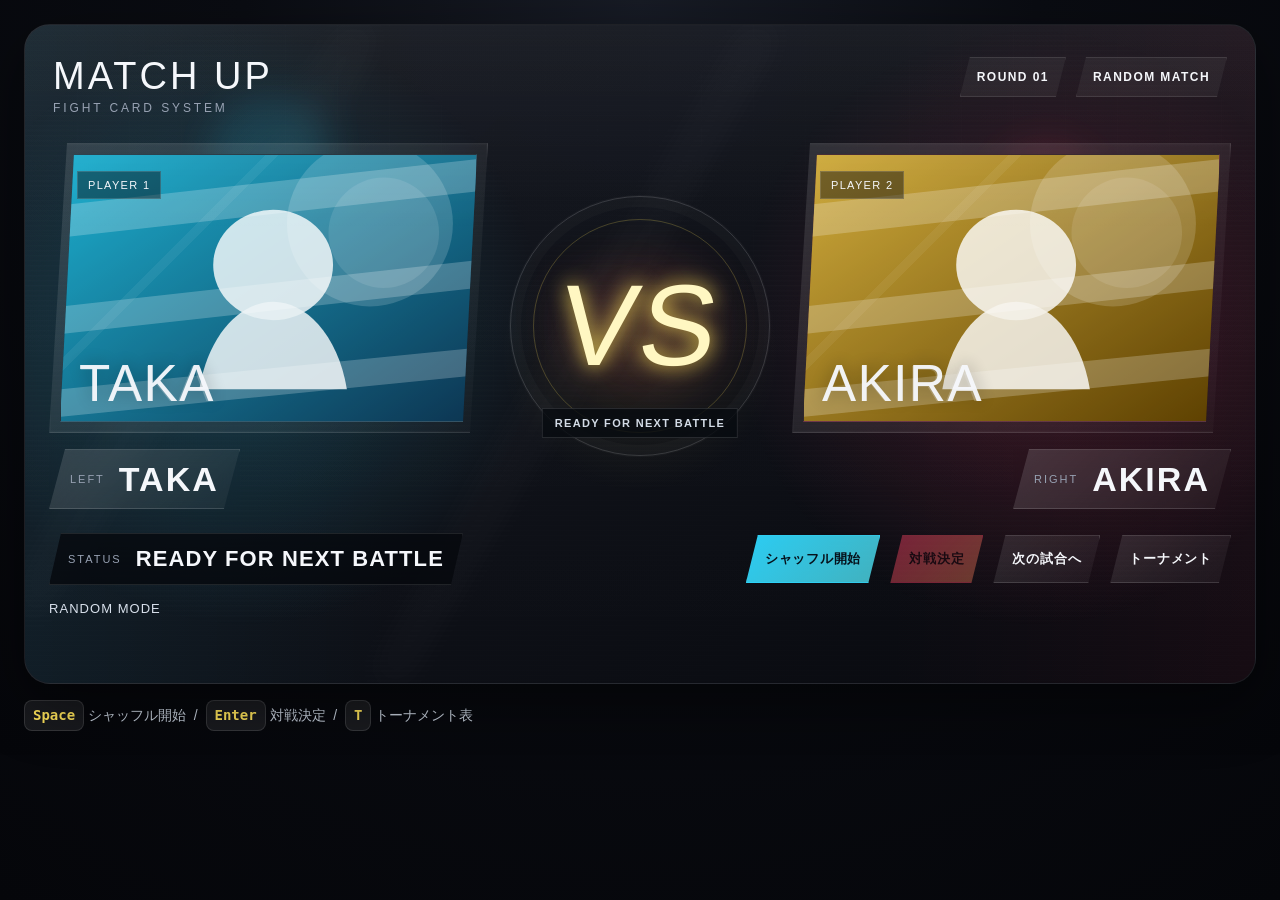
==== commit 0cfbc597: "Add files via upload" ====
--- a/index.html
+++ b/index.html
@@ -24,6 +24,7 @@
         <div class="fx-shockwave2" id="fxShockwave2"></div>
         <div class="fx-burst fx-burst--left" id="fxBurstLeft"></div>
         <div class="fx-burst fx-burst--right" id="fxBurstRight"></div>
+        <div class="fx-cross" id="fxCross"></div>
         <canvas class="fx-particles" id="fxParticles"></canvas>
         <div class="fx-lightning fx-lightning--left" id="fxLightLeft"></div>
         <div class="fx-lightning fx-lightning--right" id="fxLightRight"></div>
@@ -98,7 +99,6 @@
             <button class="ui-btn ui-btn--danger" id="btnConfirm">対戦決定</button>
             <button class="ui-btn" id="btnReset">次の試合へ</button>
             <button class="ui-btn" id="btnTournament">トーナメント</button>
-            <a class="ui-btn" href="./admin.html">管理画面</a>
           </div>
         </div>
 
@@ -126,18 +126,21 @@
     </p>
   </main>
 
-  <dialog class="tournament-dialog" id="tournamentDialog">
-    <div class="td-inner">
-      <div class="td-head">
-        <h2 class="td-title">TOURNAMENT BRACKET</h2>
-        <button class="ui-btn" id="btnTournamentClose">✕ 閉じる</button>
+  <div class="tournament-modal" id="tournamentModal" hidden>
+    <div class="tournament-modal__backdrop" id="tournamentBackdrop"></div>
+    <section class="tournament-panel" role="dialog" aria-modal="true" aria-labelledby="tournamentTitle">
+      <div class="td-inner">
+        <div class="td-head">
+          <h2 class="td-title" id="tournamentTitle">TOURNAMENT BRACKET</h2>
+          <button class="ui-btn" id="btnTournamentClose">✕ 閉じる</button>
+        </div>
+        <div class="td-body" id="tournamentBody"></div>
+        <div class="td-foot">
+          <button class="ui-btn" id="btnTournamentReset">トーナメントをリセット</button>
+        </div>
       </div>
-      <div class="td-body" id="tournamentBody"></div>
-      <div class="td-foot">
-        <button class="ui-btn" id="btnTournamentReset">トーナメントをリセット</button>
-      </div>
-    </div>
-  </dialog>
+    </section>
+  </div>
 
   <script src="./script.js"></script>
 </body>
--- a/style.css
+++ b/style.css
@@ -104,6 +104,7 @@
 .fx-shockwave,
 .fx-shockwave2,
 .fx-burst,
+.fx-cross,
 .fx-lightning,
 .fx-vignette,
 .fx-particles {
@@ -167,6 +168,7 @@
 .fx-shockwave,
 .fx-shockwave2,
 .fx-burst,
+.fx-cross,
 .fx-lightning,
 .fx-vignette { opacity: 0; }
 
@@ -215,6 +217,16 @@
 .fx-burst--right {
   right: 14%;
   background: radial-gradient(circle, rgba(255,61,104,0.95) 0 10%, rgba(255,61,104,0.18) 25%, transparent 66%);
+}
+
+.fx-cross {
+  inset: -10%;
+  background:
+    linear-gradient(135deg, transparent 0 38%, rgba(255,255,255,0.98) 44% 49%, rgba(255,228,91,0.92) 49% 53%, transparent 59%),
+    linear-gradient(-135deg, transparent 0 41%, rgba(255,255,255,0.92) 46% 50%, rgba(255,61,104,0.86) 50% 54%, transparent 60%);
+  mix-blend-mode: screen;
+  filter: blur(3px);
+  transform: scale(0.72) rotate(-4deg);
 }
 
 .fx-lightning {
@@ -670,21 +682,48 @@
   color: #22070f;
 }
 
-/* Tournament dialog */
-.tournament-dialog {
+/* Tournament modal */
+.tournament-modal {
+  position: fixed;
+  inset: 0;
+  z-index: 140;
+}
+
+.tournament-modal[hidden] {
+  display: none;
+}
+
+.tournament-modal__backdrop {
+  position: absolute;
+  inset: 0;
+  background: rgba(0,0,0,.68);
+  backdrop-filter: blur(6px);
+  opacity: 0;
+  transition: opacity .2s ease;
+}
+
+.tournament-panel {
+  position: relative;
   width: min(1200px, calc(100vw - 24px));
   max-height: calc(100vh - 40px);
+  margin: 20px auto;
   border: 1px solid rgba(255,255,255,0.12);
   border-radius: 24px;
-  padding: 0;
   background: linear-gradient(180deg, rgba(22,24,31,0.98), rgba(7,8,12,0.98));
   color: var(--text);
   box-shadow: 0 30px 90px rgba(0,0,0,0.5);
-}
-
-.tournament-dialog::backdrop {
-  background: rgba(0,0,0,0.6);
-  backdrop-filter: blur(5px);
+  transform: translateY(20px) scale(.98);
+  opacity: 0;
+  transition: transform .22s ease, opacity .22s ease;
+}
+
+.tournament-modal.is-open .tournament-modal__backdrop {
+  opacity: 1;
+}
+
+.tournament-modal.is-open .tournament-panel {
+  transform: translateY(0) scale(1);
+  opacity: 1;
 }
 
 .td-inner { display: grid; gap: 18px; padding: 22px; }
@@ -770,17 +809,20 @@
 .is-locking .bg-speedlines { opacity: 0.6; animation: speedlineMove .55s linear infinite; }
 .is-locking .fighter-frame { filter: contrast(1.08) saturate(1.12); }
 
-.is-confirmed { animation: screenShake .55s cubic-bezier(.36,.07,.19,.97) both; }
-.is-confirmed .bg-speedlines { opacity: .65; animation: speedlineMove .32s linear infinite; }
+.is-confirmed { animation: screenShake .72s cubic-bezier(.36,.07,.19,.97) both; }
+.is-confirmed .battle-screen__bg { filter: saturate(1.26) contrast(1.16) brightness(1.05); }
+.is-confirmed .bg-speedlines { opacity: .88; animation: speedlineMove .22s linear infinite; }
 .is-confirmed .fx-flash   { animation: impactFlash .66s ease-out both; }
 .is-confirmed .fx-flash2  { animation: impactFlash2 .62s ease-out both; }
 .is-confirmed .fx-shockwave  { animation: shockwave .86s ease-out both; }
 .is-confirmed .fx-shockwave2 { animation: shockwave2 1.05s ease-out both; }
 .is-confirmed .fx-burst--left, .is-confirmed .fx-burst--right { animation: impactBurst 1.08s ease-out both; }
+.is-confirmed .fx-cross { animation: crossFlash .78s ease-out both; }
 .is-confirmed .fx-lightning--left { animation: lightningPop .52s ease-out both; }
 .is-confirmed .fx-lightning--right { animation: lightningPop .52s ease-out .08s both; }
 .is-confirmed .fx-vignette { animation: vignettePulse 1.05s ease-out both; }
-.is-confirmed .vs-core { transform: scale(1.24); }
+.is-confirmed .vs-core { transform: scale(1.3); }
+.is-confirmed .vs-core__text { animation: vsExplode .62s ease-out both; }
 .is-confirmed .vs-core__slash {
   display: block;
   inset: 18% 10%;
@@ -790,10 +832,11 @@
   opacity: 0.78;
   transform: rotate(-8deg);
 }
-.is-confirmed .fighter-frame { transform: scale(1.05); }
-.is-confirmed .fighter-panel--left .fighter-frame { box-shadow: inset 0 0 0 1px rgba(255,255,255,0.03), 0 0 28px rgba(45,215,255,.9), 0 0 64px rgba(45,215,255,.28); }
-.is-confirmed .fighter-panel--right .fighter-frame { box-shadow: inset 0 0 0 1px rgba(255,255,255,0.03), 0 0 28px rgba(255,61,104,.9), 0 0 64px rgba(255,61,104,.28); }
-.is-confirmed .nameplate { animation: plateEnter 0.56s cubic-bezier(.2,.8,.2,1) both; }
+.is-confirmed .fighter-frame { transform: scale(1.065); }
+.is-confirmed .fighter-art__img { transform: scale(1.06); filter: saturate(1.14) contrast(1.08); }
+.is-confirmed .fighter-panel--left .fighter-frame { box-shadow: inset 0 0 0 1px rgba(255,255,255,0.03), 0 0 34px rgba(45,215,255,.95), 0 0 90px rgba(45,215,255,.34); }
+.is-confirmed .fighter-panel--right .fighter-frame { box-shadow: inset 0 0 0 1px rgba(255,255,255,0.03), 0 0 34px rgba(255,61,104,.95), 0 0 90px rgba(255,61,104,.34); }
+.is-confirmed .nameplate { animation: plateEnter 0.56s cubic-bezier(.2,.8,.2,1) both; box-shadow: 0 0 22px rgba(255,228,91,.26); }
 .is-confirmed .battle-status__value { color: #fff7c2; text-shadow: 0 0 12px rgba(255,228,91,0.4), 0 0 30px rgba(255,228,91,.18); }
 
 /* Keyframes */
@@ -810,12 +853,14 @@
 @keyframes impactBurst { 0% { opacity:1; transform: scale(.1);} 100% { opacity:0; transform: scale(2.15);} }
 @keyframes lightningPop { 0% { opacity:0; transform: scale(.22) rotate(-18deg);} 16% { opacity:1;} 48% { opacity:.8; } 100% { opacity:0; transform: scale(1.12) rotate(-18deg);} }
 @keyframes vignettePulse { 0%{opacity:0;} 12%{opacity:1;} 45%{opacity:.84;} 100%{opacity:0;} }
+@keyframes crossFlash { 0%{opacity:0; transform:scale(.7) rotate(-4deg);} 18%{opacity:1;} 52%{opacity:.88;} 100%{opacity:0; transform:scale(1.18) rotate(-4deg);} }
+@keyframes vsExplode { 0%{transform:scale(.72) skewX(-8deg); opacity:.2;} 30%{transform:scale(1.36) skewX(-8deg); opacity:1;} 100%{transform:scale(1) skewX(-8deg); opacity:1;} }
 @keyframes bannerSlam { 0% { opacity:0; transform:translate3d(-50%, -24px, 0) scale(.88);} 55% { opacity:1; transform:translate3d(-50%, 0, 0) scale(1.04);} 100% { opacity:1; transform:translate3d(-50%, 0, 0) scale(1);} }
 @keyframes screenShake {
-  10%,90% { transform: translate3d(-2px,0,0); }
-  20%,80% { transform: translate3d(4px,0,0); }
-  30%,50%,70% { transform: translate3d(-6px,0,0); }
-  40%,60% { transform: translate3d(6px,0,0); }
+  10%,90% { transform: translate3d(-3px,0,0); }
+  20%,80% { transform: translate3d(7px,0,0); }
+  30%,50%,70% { transform: translate3d(-10px,0,0); }
+  40%,60% { transform: translate3d(10px,0,0); }
 }
 
 @media (max-width: 1080px) {
@@ -841,5 +886,6 @@
   .nameplate, .battle-status { width: 100%; justify-content: space-between; }
   .battle-status-row, .battle-action-row { align-items: stretch; }
   .match-banner { top: 14px; width: calc(100vw - 20px); }
+  .tournament-panel { width: calc(100vw - 20px); margin: 10px auto; max-height: calc(100vh - 20px); }
   .td-inner { padding: 16px; }
 }
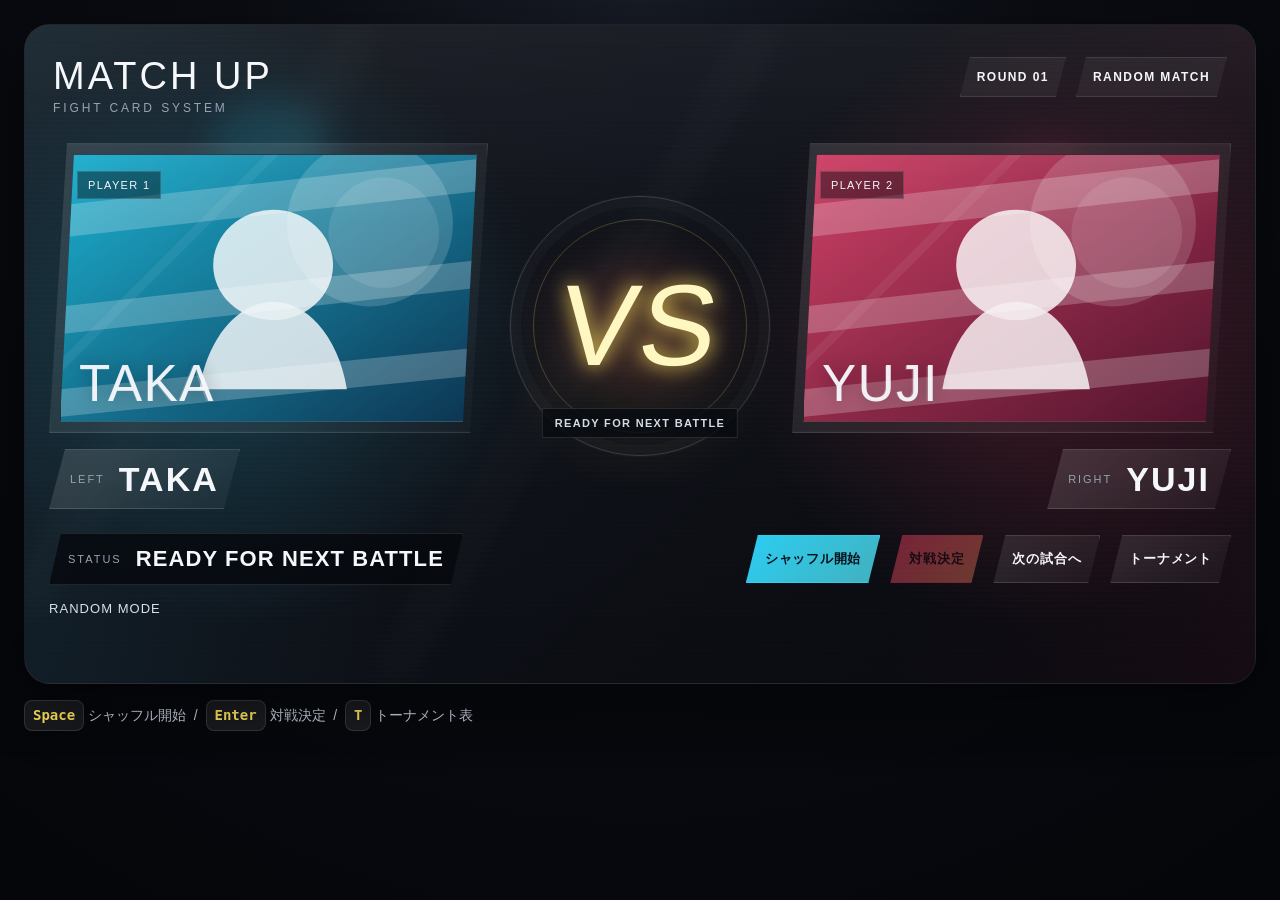
==== commit fec495d5: "Add files via upload" ====
--- a/index.html
+++ b/index.html
@@ -119,6 +119,66 @@
       </div>
     </div>
 
+    <section class="champion-screen" id="championScreen" hidden aria-live="polite">
+      <div class="champion-screen__bg"></div>
+      <div class="champion-screen__spotlight champion-screen__spotlight--left"></div>
+      <div class="champion-screen__spotlight champion-screen__spotlight--right"></div>
+      <div class="champion-screen__confetti"></div>
+      <div class="champion-card">
+        <div class="champion-card__eyebrow">TOURNAMENT CHAMPION</div>
+        <div class="champion-card__title">GRAND WINNER</div>
+        <div class="champion-card__image-wrap">
+          <div class="champion-card__crown">👑</div>
+          <img class="champion-card__image" id="championImage" src="" alt="Champion" />
+        </div>
+        <div class="champion-card__name" id="championName">CHAMPION NAME</div>
+        <div class="champion-card__sub" id="championSub">YOU ARE THE LAST FIGHTER STANDING</div>
+        <div class="champion-card__actions">
+          <button class="ui-btn ui-btn--primary" id="btnChampionClose">結果画面を閉じる</button>
+          <button class="ui-btn" id="btnChampionChallenge">ディフェンディング王者戦へ</button>
+          <button class="ui-btn" id="btnChampionReset">新しいトーナメントへ</button>
+        </div>
+      </div>
+    </section>
+
+    <section class="challenge-screen" id="challengeScreen" hidden aria-live="polite">
+      <div class="challenge-screen__bg"></div>
+      <div class="challenge-screen__grid"></div>
+      <div class="challenge-screen__flare challenge-screen__flare--left"></div>
+      <div class="challenge-screen__flare challenge-screen__flare--right"></div>
+      <div class="challenge-screen__particles"></div>
+      <div class="challenge-card">
+        <div class="challenge-card__eyebrow">SPECIAL TITLE MATCH</div>
+        <div class="challenge-card__title">DEFENDING CHAMPION VS TOURNAMENT WINNER</div>
+        <div class="challenge-card__sub" id="challengeMessage">TOURNAMENT WINNER EARNS THE RIGHT TO FACE THE DEFENDING CHAMPION</div>
+        <div class="challenge-stage">
+          <section class="challenge-fighter challenge-fighter--defender">
+            <div class="challenge-fighter__label">DEFENDING CHAMPION</div>
+            <div class="challenge-fighter__frame">
+              <img class="challenge-fighter__image" id="challengeDefenderImage" src="" alt="Defending Champion" />
+            </div>
+            <div class="challenge-fighter__name" id="challengeDefenderName">DEFENDING CHAMPION</div>
+          </section>
+          <div class="challenge-stage__center">
+            <div class="challenge-stage__belt">🏆</div>
+            <div class="challenge-stage__vs">VS</div>
+            <div class="challenge-stage__caption">MAIN EVENT</div>
+          </div>
+          <section class="challenge-fighter challenge-fighter--winner">
+            <div class="challenge-fighter__label">TOURNAMENT WINNER</div>
+            <div class="challenge-fighter__frame">
+              <img class="challenge-fighter__image" id="challengeWinnerImage" src="" alt="Tournament Winner" />
+            </div>
+            <div class="challenge-fighter__name" id="challengeWinnerName">TOURNAMENT WINNER</div>
+          </section>
+        </div>
+        <div class="challenge-card__actions">
+          <button class="ui-btn ui-btn--primary" id="btnChallengeClose">この画面を閉じる</button>
+          <button class="ui-btn" id="btnChallengeReset">新しいトーナメントへ</button>
+        </div>
+      </div>
+    </section>
+
     <p class="help-text">
       <kbd>Space</kbd> シャッフル開始 &nbsp;/&nbsp;
       <kbd>Enter</kbd> 対戦決定 &nbsp;/&nbsp;
--- a/style.css
+++ b/style.css
@@ -573,6 +573,395 @@
   line-height: 1;
   letter-spacing: 0.08em;
   text-transform: uppercase;
+}
+
+.champion-screen {
+  position: fixed;
+  inset: 0;
+  z-index: 135;
+  display: grid;
+  place-items: center;
+  overflow: hidden;
+}
+
+.champion-screen[hidden] {
+  display: none;
+}
+
+.champion-screen__bg,
+.champion-screen__spotlight,
+.champion-screen__confetti {
+  position: absolute;
+  inset: 0;
+}
+
+.champion-screen__bg {
+  background:
+    radial-gradient(circle at 50% 25%, rgba(255,228,91,.24), transparent 26%),
+    radial-gradient(circle at 50% 68%, rgba(255,255,255,.08), transparent 34%),
+    linear-gradient(180deg, rgba(10,10,18,.92), rgba(3,3,8,.96));
+  backdrop-filter: blur(8px);
+}
+
+.champion-screen__spotlight {
+  opacity: 0;
+  mix-blend-mode: screen;
+}
+
+.champion-screen__spotlight--left {
+  background: linear-gradient(180deg, rgba(255,228,91,.42), transparent 72%);
+  clip-path: polygon(18% 0, 34% 0, 54% 100%, 0 100%);
+}
+
+.champion-screen__spotlight--right {
+  background: linear-gradient(180deg, rgba(255,228,91,.42), transparent 72%);
+  clip-path: polygon(66% 0, 82% 0, 100% 100%, 46% 100%);
+}
+
+.champion-screen__confetti {
+  opacity: 0;
+  background:
+    radial-gradient(circle at 12% 18%, rgba(255,228,91,.95) 0 3px, transparent 4px),
+    radial-gradient(circle at 24% 34%, rgba(255,255,255,.95) 0 2px, transparent 3px),
+    radial-gradient(circle at 76% 20%, rgba(255,61,104,.95) 0 3px, transparent 4px),
+    radial-gradient(circle at 88% 28%, rgba(45,215,255,.95) 0 2px, transparent 3px),
+    radial-gradient(circle at 16% 72%, rgba(255,255,255,.92) 0 2px, transparent 3px),
+    radial-gradient(circle at 74% 74%, rgba(255,228,91,.92) 0 3px, transparent 4px);
+  animation: confettiFloat 8s linear infinite;
+}
+
+.champion-card {
+  position: relative;
+  z-index: 2;
+  width: min(640px, calc(100vw - 28px));
+  padding: 32px 28px 28px;
+  border: 1px solid rgba(255,255,255,.14);
+  border-radius: 28px;
+  background:
+    linear-gradient(180deg, rgba(255,255,255,.1), rgba(255,255,255,.03)),
+    linear-gradient(145deg, rgba(255,228,91,.18), rgba(255,61,104,.08) 42%, rgba(45,215,255,.08));
+  box-shadow: 0 0 0 1px rgba(255,228,91,.08), 0 22px 90px rgba(0,0,0,.55), 0 0 60px rgba(255,228,91,.18);
+  text-align: center;
+  transform: translateY(26px) scale(.92);
+  opacity: 0;
+}
+
+.champion-card__eyebrow {
+  font-size: 12px;
+  font-weight: 900;
+  letter-spacing: .28em;
+  color: #ffe45b;
+  text-transform: uppercase;
+}
+
+.champion-card__title {
+  margin-top: 12px;
+  font-family: var(--font-title);
+  font-size: clamp(40px, 8vw, 86px);
+  line-height: .88;
+  letter-spacing: .05em;
+  color: #fff8cc;
+  text-shadow: 0 0 20px rgba(255,228,91,.34), 0 0 60px rgba(255,228,91,.16);
+}
+
+.champion-card__image-wrap {
+  position: relative;
+  width: min(320px, 62vw);
+  aspect-ratio: 1;
+  margin: 22px auto 16px;
+  padding: 10px;
+  border-radius: 999px;
+  background: linear-gradient(135deg, rgba(255,228,91,.95), rgba(255,255,255,.92), rgba(255,228,91,.75));
+  box-shadow: 0 0 34px rgba(255,228,91,.32), 0 0 80px rgba(255,228,91,.14);
+}
+
+.champion-card__image {
+  width: 100%;
+  height: 100%;
+  object-fit: cover;
+  display: block;
+  border-radius: 999px;
+  border: 4px solid rgba(8,9,14,.55);
+  background: #141821;
+}
+
+.champion-card__crown {
+  position: absolute;
+  top: -28px;
+  left: 50%;
+  transform: translateX(-50%);
+  font-size: clamp(38px, 8vw, 58px);
+  filter: drop-shadow(0 0 16px rgba(255,228,91,.55));
+}
+
+.champion-card__name {
+  font-family: var(--font-title);
+  font-size: clamp(36px, 7vw, 72px);
+  line-height: .92;
+  letter-spacing: .06em;
+  color: #ffffff;
+  text-shadow: 0 0 18px rgba(255,255,255,.15), 0 0 40px rgba(255,228,91,.14);
+}
+
+.champion-card__sub {
+  margin-top: 10px;
+  color: #dfe6f1;
+  font-size: 13px;
+  font-weight: 800;
+  letter-spacing: .2em;
+  text-transform: uppercase;
+}
+
+.champion-card__actions {
+  margin-top: 24px;
+  display: flex;
+  justify-content: center;
+  gap: 12px;
+  flex-wrap: wrap;
+}
+
+.champion-screen.is-open .champion-card {
+  animation: championCardEnter .7s cubic-bezier(.14,.8,.2,1) both;
+}
+
+.champion-screen.is-open .champion-screen__spotlight {
+  animation: championSpotlight 1.4s ease-out both;
+}
+
+.champion-screen.is-open .champion-screen__confetti {
+  opacity: 1;
+}
+
+
+.challenge-screen {
+  position: fixed;
+  inset: 0;
+  z-index: 136;
+  display: grid;
+  place-items: center;
+  overflow: hidden;
+}
+
+.challenge-screen[hidden] {
+  display: none;
+}
+
+.challenge-screen__bg,
+.challenge-screen__grid,
+.challenge-screen__flare,
+.challenge-screen__particles {
+  position: absolute;
+  inset: 0;
+}
+
+.challenge-screen__bg {
+  background:
+    radial-gradient(circle at 18% 50%, rgba(255,228,91,.18), transparent 26%),
+    radial-gradient(circle at 82% 50%, rgba(255,61,104,.14), transparent 26%),
+    radial-gradient(circle at 50% 32%, rgba(45,215,255,.12), transparent 24%),
+    linear-gradient(180deg, rgba(9,10,18,.95), rgba(2,3,8,.98));
+}
+
+.challenge-screen__grid {
+  background-image:
+    linear-gradient(rgba(255,255,255,.05) 1px, transparent 1px),
+    linear-gradient(90deg, rgba(255,255,255,.05) 1px, transparent 1px);
+  background-size: 48px 48px;
+  opacity: .12;
+  mask-image: radial-gradient(circle at center, rgba(0,0,0,.95), rgba(0,0,0,.2));
+}
+
+.challenge-screen__flare {
+  opacity: 0;
+  mix-blend-mode: screen;
+}
+
+.challenge-screen__flare--left {
+  background: linear-gradient(130deg, rgba(255,228,91,.45), transparent 58%);
+}
+
+.challenge-screen__flare--right {
+  background: linear-gradient(-130deg, rgba(255,61,104,.3), transparent 58%);
+}
+
+.challenge-screen__particles {
+  opacity: .65;
+  background:
+    radial-gradient(circle at 14% 16%, rgba(255,228,91,.95) 0 2px, transparent 3px),
+    radial-gradient(circle at 28% 36%, rgba(255,255,255,.95) 0 1.6px, transparent 3px),
+    radial-gradient(circle at 74% 18%, rgba(45,215,255,.95) 0 2px, transparent 3px),
+    radial-gradient(circle at 86% 34%, rgba(255,61,104,.95) 0 2px, transparent 3px),
+    radial-gradient(circle at 18% 78%, rgba(255,255,255,.92) 0 1.8px, transparent 3px),
+    radial-gradient(circle at 78% 76%, rgba(255,228,91,.9) 0 2px, transparent 3px);
+  animation: confettiFloat 8s linear infinite;
+}
+
+.challenge-card {
+  position: relative;
+  z-index: 2;
+  width: min(1160px, calc(100vw - 28px));
+  padding: 30px 24px 26px;
+  border: 1px solid rgba(255,255,255,.12);
+  border-radius: 28px;
+  background:
+    linear-gradient(180deg, rgba(255,255,255,.08), rgba(255,255,255,.02)),
+    linear-gradient(145deg, rgba(255,228,91,.16), rgba(255,61,104,.06) 48%, rgba(45,215,255,.08));
+  box-shadow: 0 0 0 1px rgba(255,228,91,.06), 0 26px 90px rgba(0,0,0,.56), 0 0 70px rgba(255,228,91,.12);
+  text-align: center;
+  transform: translateY(28px) scale(.94);
+  opacity: 0;
+}
+
+.challenge-card__eyebrow {
+  font-size: 12px;
+  font-weight: 900;
+  letter-spacing: .28em;
+  color: #ffe45b;
+  text-transform: uppercase;
+}
+
+.challenge-card__title {
+  margin-top: 10px;
+  font-family: var(--font-title);
+  font-size: clamp(30px, 5vw, 56px);
+  line-height: .92;
+  letter-spacing: .06em;
+  color: #fff8cc;
+  text-shadow: 0 0 16px rgba(255,228,91,.22);
+}
+
+.challenge-card__sub {
+  margin-top: 12px;
+  color: #dfe6f1;
+  font-size: 13px;
+  font-weight: 800;
+  letter-spacing: .18em;
+  text-transform: uppercase;
+}
+
+.challenge-stage {
+  display: grid;
+  grid-template-columns: minmax(260px, 1fr) auto minmax(260px, 1fr);
+  align-items: center;
+  gap: 20px;
+  margin-top: 28px;
+}
+
+.challenge-fighter {
+  display: grid;
+  justify-items: center;
+  gap: 14px;
+}
+
+.challenge-fighter__label {
+  display: inline-flex;
+  min-height: 34px;
+  align-items: center;
+  padding: 0 14px;
+  border: 1px solid rgba(255,255,255,.14);
+  background: rgba(6,8,13,.72);
+  clip-path: polygon(10px 0, 100% 0, calc(100% - 10px) 100%, 0 100%);
+  font-size: 11px;
+  font-weight: 900;
+  letter-spacing: .18em;
+  text-transform: uppercase;
+}
+
+.challenge-fighter__frame {
+  position: relative;
+  width: min(100%, 390px);
+  aspect-ratio: 4 / 5;
+  padding: 10px;
+  clip-path: polygon(18px 0, 100% 0, calc(100% - 18px) 100%, 0 100%);
+  background: linear-gradient(135deg, rgba(255,255,255,.12), rgba(255,255,255,.03));
+  border: 1px solid rgba(255,255,255,.1);
+}
+
+.challenge-fighter--defender .challenge-fighter__frame {
+  box-shadow: 0 0 26px rgba(255,228,91,.28), 0 0 60px rgba(255,228,91,.08);
+}
+
+.challenge-fighter--winner .challenge-fighter__frame {
+  box-shadow: 0 0 26px rgba(45,215,255,.22), 0 0 60px rgba(255,61,104,.1);
+}
+
+.challenge-fighter__image {
+  width: 100%;
+  height: 100%;
+  object-fit: cover;
+  display: block;
+  background: #121620;
+  clip-path: polygon(14px 0, 100% 0, calc(100% - 14px) 100%, 0 100%);
+  border: 1px solid rgba(255,255,255,.14);
+}
+
+.challenge-fighter__name {
+  font-family: var(--font-title);
+  font-size: clamp(28px, 4vw, 54px);
+  line-height: .92;
+  letter-spacing: .05em;
+  text-transform: uppercase;
+}
+
+.challenge-fighter--defender .challenge-fighter__name {
+  color: #fff0a8;
+  text-shadow: 0 0 16px rgba(255,228,91,.22);
+}
+
+.challenge-fighter--winner .challenge-fighter__name {
+  color: #ffffff;
+  text-shadow: 0 0 16px rgba(45,215,255,.14), 0 0 22px rgba(255,61,104,.14);
+}
+
+.challenge-stage__center {
+  display: grid;
+  justify-items: center;
+  gap: 10px;
+  min-width: 180px;
+}
+
+.challenge-stage__belt {
+  display: grid;
+  place-items: center;
+  width: 112px;
+  aspect-ratio: 1;
+  border-radius: 999px;
+  background: radial-gradient(circle at 30% 30%, rgba(255,255,255,.95), rgba(255,228,91,.94) 42%, rgba(122,83,0,.98) 100%);
+  box-shadow: 0 0 26px rgba(255,228,91,.36), 0 0 80px rgba(255,228,91,.16);
+  font-size: 48px;
+}
+
+.challenge-stage__vs {
+  font-family: var(--font-title);
+  font-size: clamp(52px, 7vw, 100px);
+  line-height: .88;
+  letter-spacing: .06em;
+  color: #fff7c2;
+  text-shadow: 0 0 18px rgba(255,228,91,.36);
+}
+
+.challenge-stage__caption {
+  color: #dfe6f1;
+  font-size: 12px;
+  font-weight: 900;
+  letter-spacing: .24em;
+  text-transform: uppercase;
+}
+
+.challenge-card__actions {
+  margin-top: 26px;
+  display: flex;
+  justify-content: center;
+  gap: 12px;
+  flex-wrap: wrap;
+}
+
+.challenge-screen.is-open .challenge-card {
+  animation: championCardEnter .7s cubic-bezier(.14,.8,.2,1) both;
+}
+
+.challenge-screen.is-open .challenge-screen__flare {
+  animation: championSpotlight 1.4s ease-out both;
 }
 
 .battle-footer {
@@ -856,6 +1245,9 @@
 @keyframes crossFlash { 0%{opacity:0; transform:scale(.7) rotate(-4deg);} 18%{opacity:1;} 52%{opacity:.88;} 100%{opacity:0; transform:scale(1.18) rotate(-4deg);} }
 @keyframes vsExplode { 0%{transform:scale(.72) skewX(-8deg); opacity:.2;} 30%{transform:scale(1.36) skewX(-8deg); opacity:1;} 100%{transform:scale(1) skewX(-8deg); opacity:1;} }
 @keyframes bannerSlam { 0% { opacity:0; transform:translate3d(-50%, -24px, 0) scale(.88);} 55% { opacity:1; transform:translate3d(-50%, 0, 0) scale(1.04);} 100% { opacity:1; transform:translate3d(-50%, 0, 0) scale(1);} }
+@keyframes championCardEnter { 0% { opacity:0; transform:translateY(26px) scale(.92);} 60% { opacity:1; transform:translateY(-6px) scale(1.03);} 100% { opacity:1; transform:translateY(0) scale(1);} }
+@keyframes championSpotlight { 0% { opacity:0; transform:translateY(-10px) scaleY(.86);} 100% { opacity:1; transform:translateY(0) scaleY(1);} }
+@keyframes confettiFloat { 0% { transform:translateY(-4%) scale(1);} 100% { transform:translateY(6%) scale(1.04);} }
 @keyframes screenShake {
   10%,90% { transform: translate3d(-3px,0,0); }
   20%,80% { transform: translate3d(7px,0,0); }
@@ -886,6 +1278,9 @@
   .nameplate, .battle-status { width: 100%; justify-content: space-between; }
   .battle-status-row, .battle-action-row { align-items: stretch; }
   .match-banner { top: 14px; width: calc(100vw - 20px); }
+  .champion-card { padding: 26px 18px 22px; }
+  .champion-card__actions { flex-direction: column; }
+  .champion-card__actions .ui-btn { width: 100%; }
   .tournament-panel { width: calc(100vw - 20px); margin: 10px auto; max-height: calc(100vh - 20px); }
   .td-inner { padding: 16px; }
 }
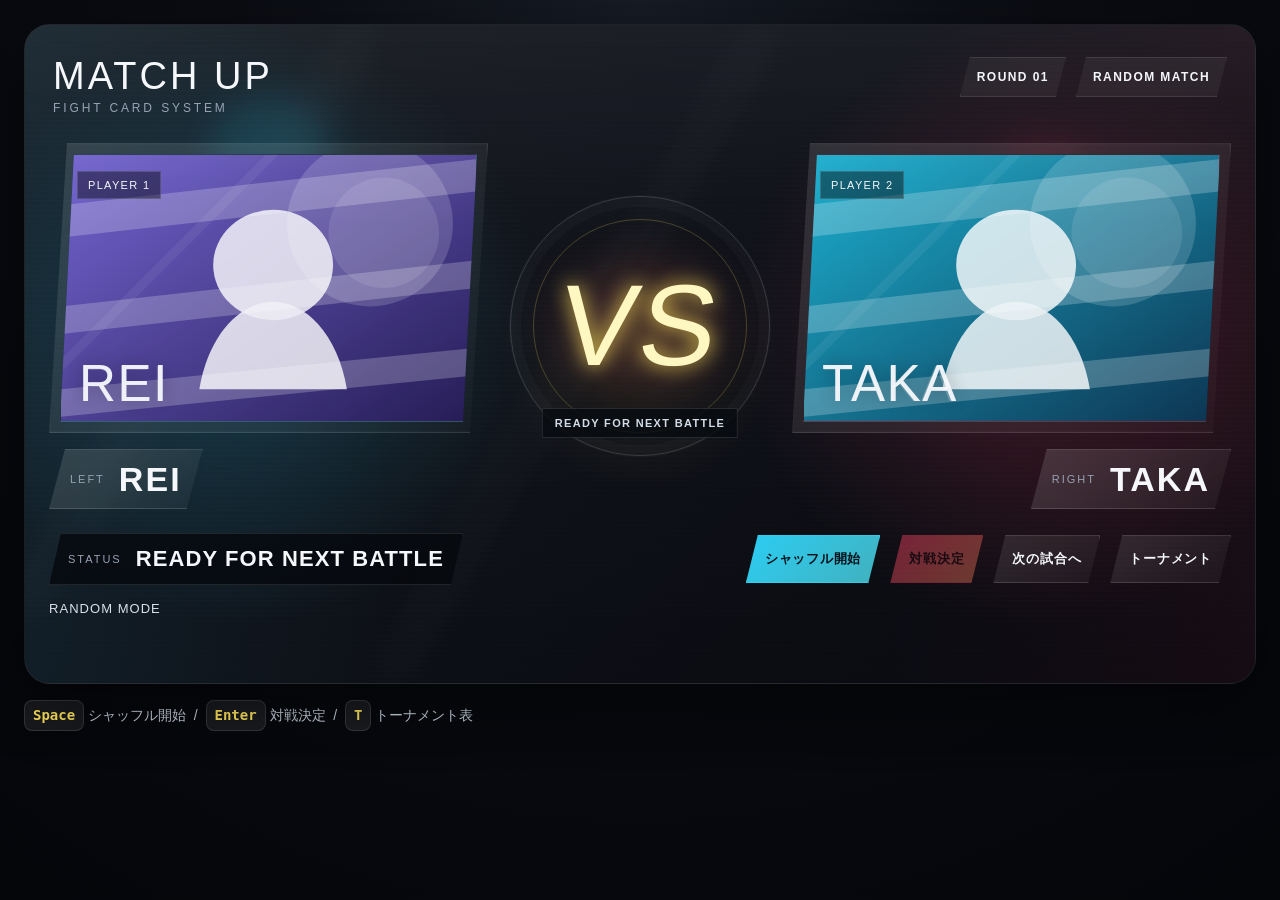
==== commit 09df7fe8: "Add files via upload" ====
--- a/index.html
+++ b/index.html
@@ -157,6 +157,7 @@
             <div class="challenge-fighter__frame">
               <img class="challenge-fighter__image" id="challengeDefenderImage" src="" alt="Defending Champion" />
             </div>
+            <div class="challenge-fighter__title" id="challengeDefenderTitle">TITLE HOLDER</div>
             <div class="challenge-fighter__name" id="challengeDefenderName">DEFENDING CHAMPION</div>
           </section>
           <div class="challenge-stage__center">
--- a/style.css
+++ b/style.css
@@ -893,6 +893,15 @@
   background: #121620;
   clip-path: polygon(14px 0, 100% 0, calc(100% - 14px) 100%, 0 100%);
   border: 1px solid rgba(255,255,255,.14);
+}
+
+.challenge-fighter__title {
+  margin-top: -2px;
+  color: #d6dde8;
+  font-size: 12px;
+  font-weight: 800;
+  letter-spacing: .18em;
+  text-transform: uppercase;
 }
 
 .challenge-fighter__name {
@@ -1281,6 +1290,11 @@
   .champion-card { padding: 26px 18px 22px; }
   .champion-card__actions { flex-direction: column; }
   .champion-card__actions .ui-btn { width: 100%; }
+  .challenge-card { padding: 24px 16px 20px; }
+  .challenge-stage { grid-template-columns: 1fr; }
+  .challenge-stage__center { order: -1; min-width: 0; }
+  .challenge-card__actions { flex-direction: column; }
+  .challenge-card__actions .ui-btn { width: 100%; }
   .tournament-panel { width: calc(100vw - 20px); margin: 10px auto; max-height: calc(100vh - 20px); }
   .td-inner { padding: 16px; }
 }
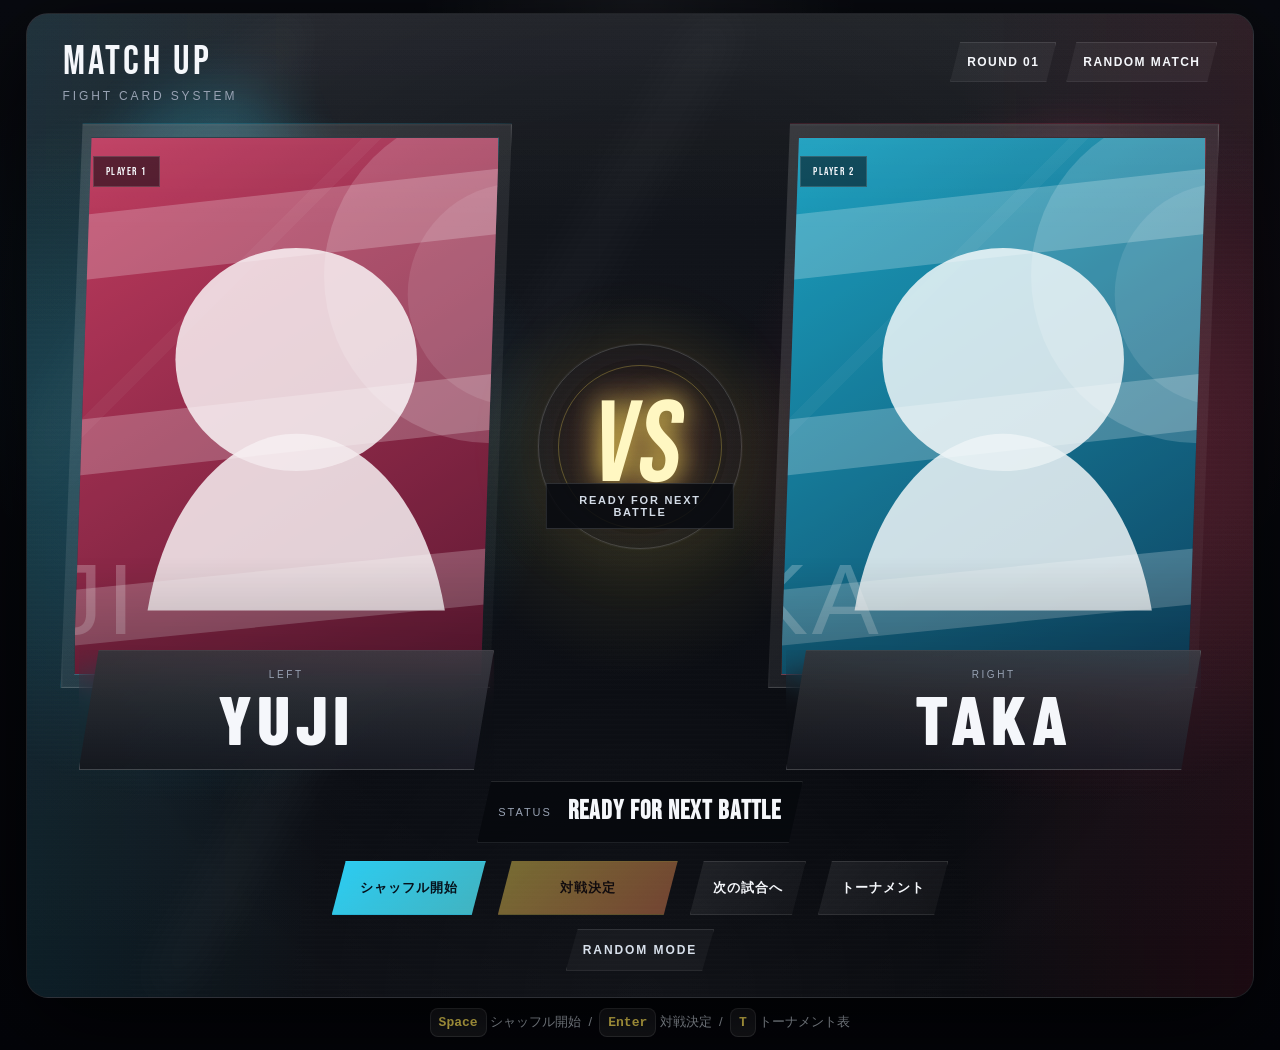
==== commit bf847a48: "Add files via upload" ====
--- a/index.html
+++ b/index.html
@@ -180,6 +180,22 @@
       </div>
     </section>
 
+    <section class="winner-spotlight" id="winnerSpotlight" hidden aria-live="polite">
+      <div class="winner-spotlight__bg"></div>
+      <div class="winner-spotlight__ray winner-spotlight__ray--left"></div>
+      <div class="winner-spotlight__ray winner-spotlight__ray--right"></div>
+      <div class="winner-spotlight__particles"></div>
+      <div class="winner-spotlight__card">
+        <div class="winner-spotlight__eyebrow" id="winnerSpotlightEyebrow">MATCH WINNER</div>
+        <div class="winner-spotlight__title">WINNER</div>
+        <div class="winner-spotlight__image-wrap">
+          <img class="winner-spotlight__image" id="winnerSpotlightImage" src="" alt="Winner" />
+        </div>
+        <div class="winner-spotlight__name" id="winnerSpotlightName">PLAYER NAME</div>
+        <div class="winner-spotlight__sub" id="winnerSpotlightSub">ADVANCES TO THE NEXT ROUND</div>
+      </div>
+    </section>
+
     <p class="help-text">
       <kbd>Space</kbd> シャッフル開始 &nbsp;/&nbsp;
       <kbd>Enter</kbd> 対戦決定 &nbsp;/&nbsp;
--- a/style.css
+++ b/style.css
@@ -1,3 +1,5 @@
+@import url("https://fonts.googleapis.com/css2?family=Bebas+Neue&family=Barlow+Condensed:wght@500;700;800&display=swap");
+
 :root {
   --bg: #07080d;
   --panel: #11131a;
@@ -11,11 +13,12 @@
   --right-2: #ff8a5b;
   --accent: #ffe45b;
   --white: #ffffff;
-  --shadow: 0 20px 60px rgba(0, 0, 0, 0.45);
-  --glow-left: 0 0 18px rgba(45, 215, 255, 0.85), 0 0 42px rgba(45, 215, 255, 0.35);
-  --glow-right: 0 0 18px rgba(255, 61, 104, 0.85), 0 0 42px rgba(255, 61, 104, 0.35);
-  --glow-vs: 0 0 20px rgba(255, 228, 91, 0.95), 0 0 60px rgba(255, 61, 104, 0.32);
-  --font-title: Impact, Haettenschweiler, "Arial Black", sans-serif;
+  --shadow: 0 30px 90px rgba(0, 0, 0, 0.62), 0 0 120px rgba(0, 0, 0, 0.28);
+  --glow-left: 0 0 24px rgba(45, 215, 255, 0.95), 0 0 72px rgba(45, 215, 255, 0.34);
+  --glow-right: 0 0 24px rgba(255, 61, 104, 0.95), 0 0 72px rgba(255, 61, 104, 0.34);
+  --glow-vs: 0 0 28px rgba(255, 228, 91, 0.98), 0 0 84px rgba(255, 61, 104, 0.32);
+  --font-title: "Bebas Neue", Impact, Haettenschweiler, "Arial Black", sans-serif;
+  --font-name: "Barlow Condensed", "Bebas Neue", sans-serif;
   --font-body: "Segoe UI", "Hiragino Sans", "Yu Gothic", "Meiryo", sans-serif;
 }
 
@@ -27,25 +30,31 @@
 body {
   margin: 0;
   min-height: 100%;
-  background: radial-gradient(circle at top, #171b25 0%, #0a0c12 40%, #05060a 100%);
+  background:
+    radial-gradient(circle at 50% 0%, rgba(255,255,255,0.06) 0%, transparent 18%),
+    radial-gradient(circle at 18% 30%, rgba(45,215,255,0.08) 0%, transparent 24%),
+    radial-gradient(circle at 82% 30%, rgba(255,61,104,0.08) 0%, transparent 24%),
+    linear-gradient(180deg, #090b11 0%, #04050a 100%);
   color: var(--text);
   font-family: var(--font-body);
 }
 
-body { padding: 24px; }
+body { padding: clamp(8px, 1vw, 14px); }
 
 a { color: inherit; text-decoration: none; }
 
 .display-shell {
-  max-width: 1440px;
+  width: min(96vw, 1880px);
+  max-width: none;
   margin: 0 auto;
 }
 
 .help-text {
-  margin: 16px 0 0;
-  color: #c7d0dc;
-  font-size: 14px;
+  margin: 10px 0 0;
+  color: rgba(215, 224, 236, 0.82);
+  font-size: 13px;
   line-height: 1.8;
+  text-align: center;
 }
 
 kbd {
@@ -61,12 +70,12 @@
 .battle-screen {
   position: relative;
   overflow: hidden;
-  min-height: 660px;
-  border: 1px solid rgba(255, 255, 255, 0.08);
-  border-radius: 26px;
-  background:
-    linear-gradient(180deg, rgba(255,255,255,0.02), rgba(255,255,255,0.00)),
-    linear-gradient(135deg, rgba(20, 24, 33, 0.96), rgba(8, 9, 14, 0.98));
+  min-height: clamp(860px, 92vh, 1040px);
+  border: 1px solid rgba(255, 255, 255, 0.10);
+  border-radius: 22px;
+  background:
+    linear-gradient(180deg, rgba(255,255,255,0.03), rgba(255,255,255,0.00)),
+    linear-gradient(135deg, rgba(16, 20, 28, 0.98), rgba(5, 6, 10, 1));
   box-shadow: var(--shadow);
   isolation: isolate;
 }
@@ -76,8 +85,9 @@
   position: absolute;
   inset: 0;
   background:
-    linear-gradient(90deg, rgba(45, 215, 255, 0.06), transparent 30%, transparent 70%, rgba(255, 61, 104, 0.06)),
-    linear-gradient(180deg, rgba(255,255,255,0.03), transparent 28%);
+    linear-gradient(90deg, rgba(45, 215, 255, 0.09), transparent 24%, transparent 76%, rgba(255, 61, 104, 0.09)),
+    linear-gradient(180deg, rgba(255,255,255,0.05), transparent 22%),
+    radial-gradient(circle at 50% 50%, transparent 0 48%, rgba(255,255,255,0.02) 72%, rgba(0,0,0,0.14) 100%);
   pointer-events: none;
   z-index: 0;
 }
@@ -117,9 +127,10 @@
 
 .bg-gradient {
   background:
-    radial-gradient(circle at 18% 46%, rgba(45, 215, 255, 0.18), transparent 28%),
-    radial-gradient(circle at 82% 46%, rgba(255, 61, 104, 0.18), transparent 28%),
-    radial-gradient(circle at 50% 50%, rgba(255, 228, 91, 0.08), transparent 20%);
+    radial-gradient(circle at 14% 44%, rgba(45, 215, 255, 0.24), transparent 30%),
+    radial-gradient(circle at 86% 44%, rgba(255, 61, 104, 0.24), transparent 30%),
+    radial-gradient(circle at 50% 48%, rgba(255, 228, 91, 0.12), transparent 24%),
+    radial-gradient(circle at 50% 100%, rgba(255,255,255,0.03), transparent 32%);
 }
 
 .bg-grid {
@@ -145,11 +156,11 @@
 
 .bg-graffiti {
   background:
-    radial-gradient(circle at 20% 20%, rgba(45,215,255,0.16) 0 60px, transparent 62px),
-    radial-gradient(circle at 83% 26%, rgba(255,61,104,0.14) 0 54px, transparent 56px),
-    linear-gradient(120deg, transparent 0 20%, rgba(255,255,255,0.04) 20% 22%, transparent 22% 45%, rgba(255,255,255,0.04) 45% 47%, transparent 47% 100%);
-  filter: blur(18px);
-  opacity: 0.8;
+    radial-gradient(circle at 15% 16%, rgba(45,215,255,0.18) 0 90px, transparent 92px),
+    radial-gradient(circle at 85% 22%, rgba(255,61,104,0.16) 0 86px, transparent 88px),
+    linear-gradient(120deg, transparent 0 14%, rgba(255,255,255,0.05) 14% 16%, transparent 16% 38%, rgba(255,255,255,0.05) 38% 40%, transparent 40% 100%);
+  filter: blur(26px);
+  opacity: 0.9;
 }
 
 .bg-speedlines {
@@ -242,7 +253,7 @@
 .fx-lightning--right { right: 8%; transform: rotate(18deg) scale(0.8); }
 
 .fx-vignette {
-  background: radial-gradient(circle at center, transparent 0 45%, rgba(0,0,0,0.28) 78%, rgba(0,0,0,0.56) 100%);
+  background: radial-gradient(circle at center, transparent 0 40%, rgba(0,0,0,0.32) 70%, rgba(0,0,0,0.72) 100%);
 }
 
 .fx-particles {
@@ -258,7 +269,7 @@
   align-items: flex-start;
   justify-content: space-between;
   gap: 20px;
-  padding: 32px 28px 0;
+  padding: 28px 36px 0;
 }
 
 .battle-brand {
@@ -269,7 +280,7 @@
 
 .battle-brand__main {
   font-family: var(--font-title);
-  font-size: clamp(26px, 3vw, 38px);
+  font-size: clamp(28px, 3.2vw, 44px);
   line-height: 1;
   letter-spacing: 0.08em;
   text-transform: uppercase;
@@ -308,31 +319,34 @@
   position: relative;
   z-index: 3;
   display: grid;
-  grid-template-columns: minmax(280px, 1fr) auto minmax(280px, 1fr);
+  grid-template-columns: minmax(360px, 1fr) auto minmax(360px, 1fr);
   align-items: center;
-  gap: 22px;
-  padding: 28px 24px 12px;
-  min-height: 390px;
+  justify-content: center;
+  gap: clamp(16px, 2vw, 32px);
+  padding: 8px 34px 0;
+  min-height: 680px;
 }
 
 .fighter-panel {
   display: flex;
   flex-direction: column;
-  gap: 16px;
-}
-
-.fighter-panel--left { align-items: flex-start; }
-.fighter-panel--right { align-items: flex-end; }
+  gap: 0;
+  align-items: center;
+}
+
+.fighter-panel--left,
+.fighter-panel--right { align-items: center; }
 
 .fighter-frame {
   position: relative;
-  width: min(100%, 460px);
-  height: 290px;
-  padding: 10px;
-  background: linear-gradient(135deg, rgba(255,255,255,0.12), rgba(255,255,255,0.02));
-  clip-path: polygon(18px 0, 100% 0, calc(100% - 18px) 100%, 0 100%);
-  border: 1px solid rgba(255,255,255,0.08);
-  box-shadow: inset 0 0 0 1px rgba(255,255,255,0.02);
+  width: min(100%, 500px);
+  aspect-ratio: 4 / 5;
+  height: auto;
+  padding: 12px;
+  background: linear-gradient(135deg, rgba(255,255,255,0.14), rgba(255,255,255,0.02));
+  clip-path: polygon(22px 0, 100% 0, calc(100% - 22px) 100%, 0 100%);
+  border: 1px solid rgba(255,255,255,0.10);
+  box-shadow: inset 0 0 0 1px rgba(255,255,255,0.03);
   transition: transform 0.28s ease, box-shadow 0.28s ease, filter 0.28s ease;
 }
 
@@ -349,8 +363,8 @@
   width: 100%;
   height: 100%;
   overflow: hidden;
-  clip-path: polygon(14px 0, 100% 0, calc(100% - 14px) 100%, 0 100%);
-  border: 1px solid rgba(255,255,255,0.12);
+  clip-path: polygon(18px 0, 100% 0, calc(100% - 18px) 100%, 0 100%);
+  border: 1px solid rgba(255,255,255,0.14);
   background: linear-gradient(180deg, #18202f 0%, #0a0e16 100%);
 }
 
@@ -367,9 +381,10 @@
   position: absolute;
   inset: 0;
   background:
-    linear-gradient(135deg, transparent 0 30%, rgba(255,255,255,0.08) 30% 32%, transparent 32% 100%),
-    linear-gradient(180deg, rgba(255,255,255,0.05), transparent 30%);
-  opacity: 0.75;
+    linear-gradient(180deg, rgba(255,255,255,0.08), transparent 18%),
+    linear-gradient(0deg, rgba(3,4,8,0.32), transparent 22%),
+    linear-gradient(135deg, transparent 0 30%, rgba(255,255,255,0.06) 30% 32%, transparent 32% 100%);
+  opacity: 0.7;
   pointer-events: none;
 }
 
@@ -379,6 +394,8 @@
   width: 100%;
   height: 100%;
   object-fit: cover;
+  object-position: center 18%;
+  transform: scale(1.04);
 }
 
 .fighter-art__badge,
@@ -390,62 +407,64 @@
 }
 
 .fighter-art__badge {
-  top: 16px;
-  left: 16px;
+  top: 18px;
+  left: 18px;
   display: inline-flex;
-  padding: 7px 10px;
+  padding: 8px 12px;
   border: 1px solid rgba(255,255,255,0.14);
-  background: rgba(5, 7, 12, 0.45);
+  background: rgba(5, 7, 12, 0.54);
   font-size: 11px;
-  letter-spacing: 0.12em;
+  letter-spacing: 0.14em;
 }
 
 .fighter-art__title {
-  left: 18px;
-  bottom: 14px;
-  font-size: clamp(34px, 4vw, 54px);
-  line-height: 0.9;
-  letter-spacing: 0.03em;
-  opacity: 0.95;
-  text-shadow: 0 0 18px rgba(0,0,0,0.35);
+  display: none;
 }
 
 .nameplate {
   position: relative;
-  display: inline-flex;
-  align-items: center;
-  gap: 14px;
-  min-height: 60px;
-  padding: 0 20px;
-  background: linear-gradient(135deg, rgba(255,255,255,0.14), rgba(255,255,255,0.04));
-  border: 1px solid rgba(255,255,255,0.12);
-  clip-path: polygon(16px 0, 100% 0, calc(100% - 16px) 100%, 0 100%);
-  backdrop-filter: blur(10px);
+  z-index: 4;
+  width: min(92%, 430px);
+  display: grid;
+  justify-items: center;
+  gap: 8px;
+  min-height: 102px;
+  margin-top: -38px;
+  padding: 18px 22px 20px;
+  background:
+    linear-gradient(180deg, rgba(255,255,255,0.16), rgba(255,255,255,0.04)),
+    linear-gradient(135deg, rgba(8,10,16,0.92), rgba(16,18,28,0.72));
+  border: 1px solid rgba(255,255,255,0.16);
+  clip-path: polygon(20px 0, 100% 0, calc(100% - 20px) 100%, 0 100%);
+  backdrop-filter: blur(16px);
   transition: transform 0.28s ease, opacity 0.28s ease;
-}
-
-.nameplate--left { box-shadow: var(--glow-left); }
-.nameplate--right { box-shadow: var(--glow-right); }
+  text-align: center;
+}
+
+.nameplate--left { box-shadow: 0 0 26px rgba(45,215,255,.22), 0 16px 40px rgba(0,0,0,.36); }
+.nameplate--right { box-shadow: 0 0 26px rgba(255,61,104,.22), 0 16px 40px rgba(0,0,0,.36); }
 
 .nameplate__label {
-  font-size: 11px;
+  font-size: 10px;
   color: var(--muted);
-  letter-spacing: 0.18em;
+  letter-spacing: 0.26em;
   text-transform: uppercase;
 }
 
 .nameplate__name {
-  font-family: var(--font-title);
-  font-size: clamp(22px, 3vw, 34px);
-  letter-spacing: 0.06em;
-  line-height: 1;
+  font-family: var(--font-name);
+  font-size: clamp(42px, 5.4vw, 74px);
+  font-weight: 800;
+  letter-spacing: 0.08em;
+  line-height: 0.88;
+  text-transform: uppercase;
 }
 
 .vs-core {
   position: relative;
   display: grid;
   place-items: center;
-  width: min(28vw, 260px);
+  width: clamp(190px, 16vw, 300px);
   aspect-ratio: 1 / 1;
   margin-inline: auto;
   transition: transform 0.28s ease;
@@ -462,27 +481,27 @@
 }
 
 .vs-core__ring {
-  border: 1px solid rgba(255,255,255,0.16);
-  box-shadow: inset 0 0 0 10px rgba(255,255,255,0.02), 0 0 0 1px rgba(255,255,255,0.03);
+  border: 1px solid rgba(255,255,255,0.18);
+  box-shadow: inset 0 0 0 14px rgba(255,255,255,0.02), 0 0 0 1px rgba(255,255,255,0.04), 0 0 80px rgba(255,228,91,0.10);
 }
 
 .vs-core__ring2 {
-  inset: 9%;
-  border: 1px solid rgba(255,228,91,0.22);
+  inset: 10%;
+  border: 1px solid rgba(255,228,91,0.28);
 }
 
 .vs-core__glow {
-  inset: 14%;
-  background: radial-gradient(circle, rgba(255, 228, 91, 0.22), rgba(255,61,104,0.06), transparent 65%);
-  filter: blur(20px);
+  inset: 12%;
+  background: radial-gradient(circle, rgba(255, 228, 91, 0.28), rgba(255,61,104,0.08), transparent 68%);
+  filter: blur(24px);
 }
 
 .vs-core__text {
   position: relative;
   z-index: 2;
   font-family: var(--font-title);
-  font-size: clamp(64px, 9vw, 126px);
-  line-height: 0.9;
+  font-size: clamp(88px, 9vw, 150px);
+  line-height: 0.86;
   letter-spacing: 0.02em;
   color: #fff7c2;
   text-shadow: var(--glow-vs);
@@ -491,18 +510,18 @@
 
 .vs-core__sub {
   position: absolute;
-  bottom: 18px;
+  bottom: 20px;
   left: 50%;
   z-index: 2;
   transform: translateX(-50%);
   width: max-content;
-  max-width: 90%;
-  padding: 8px 12px;
-  border: 1px solid rgba(255,255,255,0.12);
-  background: rgba(7, 10, 16, 0.8);
+  max-width: 92%;
+  padding: 10px 16px;
+  border: 1px solid rgba(255,255,255,0.14);
+  background: rgba(7, 10, 16, 0.86);
   font-size: 11px;
   font-weight: 800;
-  letter-spacing: 0.12em;
+  letter-spacing: 0.16em;
   text-transform: uppercase;
   color: #d3dbe6;
   text-align: center;
@@ -535,9 +554,9 @@
 
 .match-banner {
   position: fixed;
-  top: clamp(14px, 2.4vw, 22px);
+  top: clamp(10px, 1.8vw, 20px);
   left: 50%;
-  width: min(560px, calc(100vw - 32px));
+  width: min(760px, calc(100vw - 28px));
   transform: translate3d(-50%, 0, 0);
   z-index: 120;
   pointer-events: none;
@@ -679,6 +698,7 @@
   width: 100%;
   height: 100%;
   object-fit: cover;
+  object-position: center top;
   display: block;
   border-radius: 999px;
   border: 4px solid rgba(8,9,14,.55);
@@ -889,6 +909,7 @@
   width: 100%;
   height: 100%;
   object-fit: cover;
+  object-position: center top;
   display: block;
   background: #121620;
   clip-path: polygon(14px 0, 100% 0, calc(100% - 14px) 100%, 0 100%);
@@ -973,32 +994,207 @@
   animation: championSpotlight 1.4s ease-out both;
 }
 
+.winner-spotlight {
+  position: fixed;
+  inset: 0;
+  z-index: 134;
+  display: grid;
+  place-items: center;
+  overflow: hidden;
+  pointer-events: auto;
+}
+
+.winner-spotlight[hidden] {
+  display: none;
+}
+
+.winner-spotlight__bg,
+.winner-spotlight__ray,
+.winner-spotlight__particles {
+  position: absolute;
+  inset: 0;
+}
+
+.winner-spotlight__bg {
+  background:
+    radial-gradient(circle at 50% 40%, rgba(255,228,91,.22), transparent 22%),
+    radial-gradient(circle at 50% 65%, rgba(255,255,255,.08), transparent 26%),
+    linear-gradient(180deg, rgba(5,6,10,.24), rgba(2,3,6,.72));
+  backdrop-filter: blur(7px);
+}
+
+.winner-spotlight__ray {
+  opacity: 0;
+  mix-blend-mode: screen;
+}
+
+.winner-spotlight__ray--left {
+  background: linear-gradient(180deg, rgba(45,215,255,.38), transparent 72%);
+  clip-path: polygon(20% 0, 34% 0, 56% 100%, 4% 100%);
+}
+
+.winner-spotlight__ray--right {
+  background: linear-gradient(180deg, rgba(255,61,104,.38), transparent 72%);
+  clip-path: polygon(66% 0, 80% 0, 96% 100%, 44% 100%);
+}
+
+.winner-spotlight__particles {
+  opacity: 0;
+  background:
+    radial-gradient(circle at 12% 18%, rgba(255,228,91,.95) 0 3px, transparent 4px),
+    radial-gradient(circle at 24% 34%, rgba(255,255,255,.95) 0 2px, transparent 3px),
+    radial-gradient(circle at 76% 20%, rgba(255,61,104,.95) 0 3px, transparent 4px),
+    radial-gradient(circle at 88% 28%, rgba(45,215,255,.95) 0 2px, transparent 3px),
+    radial-gradient(circle at 16% 72%, rgba(255,255,255,.92) 0 2px, transparent 3px),
+    radial-gradient(circle at 74% 74%, rgba(255,228,91,.92) 0 3px, transparent 4px);
+  animation: confettiFloat 7s linear infinite;
+}
+
+.winner-spotlight__card {
+  position: relative;
+  z-index: 2;
+  width: min(500px, calc(100vw - 28px));
+  padding: 28px 24px 24px;
+  border: 1px solid rgba(255,255,255,.16);
+  border-radius: 28px;
+  text-align: center;
+  background:
+    linear-gradient(180deg, rgba(255,255,255,.11), rgba(255,255,255,.03)),
+    linear-gradient(145deg, rgba(255,228,91,.16), rgba(255,61,104,.08) 42%, rgba(45,215,255,.08));
+  box-shadow: 0 24px 90px rgba(0,0,0,.55), 0 0 0 1px rgba(255,228,91,.08), 0 0 50px rgba(255,228,91,.16);
+  transform: translateY(24px) scale(.92);
+  opacity: 0;
+}
+
+.winner-spotlight__eyebrow {
+  font-size: 12px;
+  font-weight: 900;
+  letter-spacing: .26em;
+  color: #ffe45b;
+  text-transform: uppercase;
+}
+
+.winner-spotlight__title {
+  margin-top: 10px;
+  font-family: var(--font-title);
+  font-size: clamp(42px, 8vw, 84px);
+  line-height: .88;
+  letter-spacing: .05em;
+  color: #fff8cc;
+  text-shadow: 0 0 20px rgba(255,228,91,.34), 0 0 60px rgba(255,228,91,.16);
+}
+
+.winner-spotlight__image-wrap {
+  width: min(240px, 54vw);
+  aspect-ratio: 1;
+  margin: 18px auto 14px;
+  padding: 10px;
+  border-radius: 999px;
+  background: linear-gradient(135deg, rgba(255,228,91,.96), rgba(255,255,255,.92), rgba(255,228,91,.76));
+  box-shadow: 0 0 34px rgba(255,228,91,.26), 0 0 80px rgba(255,228,91,.12);
+}
+
+.winner-spotlight__image {
+  width: 100%;
+  height: 100%;
+  display: block;
+  object-fit: cover;
+  object-position: center top;
+  border-radius: 999px;
+  border: 4px solid rgba(8,9,14,.55);
+  background: #141821;
+}
+
+.winner-spotlight__name {
+  font-family: var(--font-title);
+  font-size: clamp(34px, 6vw, 68px);
+  line-height: .92;
+  letter-spacing: .06em;
+  color: #ffffff;
+  text-shadow: 0 0 18px rgba(255,255,255,.15), 0 0 40px rgba(255,228,91,.14);
+}
+
+.winner-spotlight__sub {
+  margin-top: 10px;
+  color: #dfe6f1;
+  font-size: 13px;
+  font-weight: 800;
+  letter-spacing: .18em;
+  text-transform: uppercase;
+}
+
+.winner-spotlight.is-open .winner-spotlight__card {
+  animation: championCardEnter .56s cubic-bezier(.14,.8,.2,1) both;
+}
+
+.winner-spotlight.is-open .winner-spotlight__ray {
+  animation: championSpotlight 1s ease-out both;
+}
+
+.winner-spotlight.is-open .winner-spotlight__particles {
+  opacity: 1;
+}
+
+.battle-screen.is-winner-left .fighter-panel--right,
+.battle-screen.is-winner-right .fighter-panel--left {
+  opacity: .2;
+  filter: grayscale(1) brightness(.48);
+  transform: scale(.97);
+}
+
+.battle-screen.is-winner-left .fighter-panel--left,
+.battle-screen.is-winner-right .fighter-panel--right {
+  transform: scale(1.03);
+}
+
+.battle-screen.is-winner-left .fighter-panel--left .fighter-frame,
+.battle-screen.is-winner-right .fighter-panel--right .fighter-frame {
+  box-shadow: 0 0 40px rgba(255,228,91,.42), 0 0 90px rgba(255,228,91,.16);
+}
+
+.battle-screen.is-winner-left .vs-core,
+.battle-screen.is-winner-right .vs-core {
+  transform: scale(1.14);
+}
+
 .battle-footer {
   position: relative;
   z-index: 3;
   display: grid;
-  gap: 16px;
-  padding: 12px 24px 26px;
+  justify-items: center;
+  gap: 14px;
+  padding: 4px 34px 26px;
 }
 
 .battle-status-row,
 .battle-action-row {
+  width: 100%;
   display: flex;
   align-items: center;
-  justify-content: space-between;
+  justify-content: center;
   gap: 18px;
   flex-wrap: wrap;
+}
+
+.battle-status-row {
+  margin-top: -6px;
+  flex-direction: column;
+}
+
+.battle-action-row {
+  flex-direction: column;
 }
 
 .battle-status {
   display: inline-flex;
   align-items: center;
-  gap: 14px;
-  min-height: 52px;
-  padding: 0 18px;
-  border: 1px solid rgba(255,255,255,0.1);
-  background: rgba(6, 8, 13, 0.8);
-  clip-path: polygon(12px 0, 100% 0, calc(100% - 12px) 100%, 0 100%);
+  gap: 16px;
+  min-height: 62px;
+  padding: 0 20px;
+  border: 1px solid rgba(255,255,255,0.12);
+  background: rgba(6, 8, 13, 0.88);
+  clip-path: polygon(14px 0, 100% 0, calc(100% - 14px) 100%, 0 100%);
+  box-shadow: 0 10px 24px rgba(0,0,0,0.24);
 }
 
 .battle-status__label {
@@ -1010,7 +1206,7 @@
 
 .battle-status__value {
   font-family: var(--font-title);
-  font-size: 22px;
+  font-size: clamp(22px, 2vw, 30px);
   letter-spacing: 0.05em;
   text-transform: uppercase;
 }
@@ -1021,36 +1217,66 @@
 .toolbar {
   display: flex;
   flex-wrap: wrap;
-  gap: 10px;
+  gap: 12px;
+}
+
+.battle-controls {
+  justify-content: center;
+  align-items: center;
 }
 
 .tournament-actions[hidden] { display: none; }
 
+.battle-controls,
+.tournament-actions {
+  justify-content: center;
+}
+
+.battle-controls .ui-btn,
+.tournament-actions .ui-btn {
+  justify-content: center;
+}
+
 .tournament-info {
+  justify-content: center;
+  text-align: center;
+}
+
+
+.tournament-info {
+  display: inline-flex;
+  align-items: center;
+  min-height: 42px;
+  padding: 0 16px;
+  border: 1px solid rgba(255,255,255,0.1);
+  background: rgba(255,255,255,0.04);
+  clip-path: polygon(12px 0, 100% 0, calc(100% - 12px) 100%, 0 100%);
   color: #d8e0eb;
-  font-size: 13px;
-  letter-spacing: 0.08em;
+  font-size: 12px;
+  font-weight: 800;
+  letter-spacing: 0.16em;
   text-transform: uppercase;
 }
 
 .ui-btn {
-  min-height: 48px;
-  padding: 0 18px;
+  min-height: 54px;
+  padding: 0 22px;
   border: 1px solid rgba(255,255,255,0.12);
   background: linear-gradient(135deg, rgba(255,255,255,0.10), rgba(255,255,255,0.04));
   color: var(--text);
   font-weight: 800;
   font-size: 13px;
-  letter-spacing: 0.06em;
-  clip-path: polygon(12px 0, 100% 0, calc(100% - 12px) 100%, 0 100%);
+  letter-spacing: 0.08em;
+  clip-path: polygon(14px 0, 100% 0, calc(100% - 14px) 100%, 0 100%);
   cursor: pointer;
-  box-shadow: 0 8px 22px rgba(0,0,0,0.22);
-  transition: transform 0.16s ease, opacity 0.16s ease, filter 0.16s ease;
+  box-shadow: 0 10px 24px rgba(0,0,0,0.28);
+  transition: transform 0.16s ease, opacity 0.16s ease, filter 0.16s ease, box-shadow 0.16s ease;
 }
 
 .ui-btn:hover:not(:disabled) {
-  transform: translateY(-1px);
-  filter: brightness(1.05);
+  transform: translateY(-2px);
+  filter: brightness(1.08);
+  box-shadow: 0 16px 34px rgba(0,0,0,0.34);
 }
 
 .ui-btn:disabled {
@@ -1078,6 +1304,23 @@
 .ui-btn--winner-right {
   background: linear-gradient(135deg, rgba(255,61,104,0.95), rgba(255,255,255,0.65));
   color: #22070f;
+}
+
+#btnShuffleStart {
+  min-width: 154px;
+}
+
+#btnConfirm {
+  min-width: 180px;
+  background: linear-gradient(135deg, rgba(255,228,91,0.98), rgba(255,138,91,0.92));
+  color: #180907;
+  border-color: rgba(255,228,91,0.58);
+  box-shadow: 0 0 22px rgba(255,228,91,0.24), 0 12px 28px rgba(0,0,0,0.28);
+}
+
+#btnReset,
+#btnTournament {
+  background: linear-gradient(135deg, rgba(255,255,255,0.08), rgba(255,255,255,0.03));
 }
 
 /* Tournament modal */
@@ -1142,6 +1385,17 @@
 .match-slot__tag { font-size:11px; letter-spacing:.12em; color:#dbe4ef; text-transform:uppercase; }
 .match-slot.is-winner { outline:1px solid rgba(255,228,91,.45); box-shadow: inset 0 0 20px rgba(255,228,91,.08); }
 .match-slot--pending .match-slot__name { color:#7f8a9a; }
+.match-card.is-sealed { border-style: dashed; }
+.match-slot--hidden {
+  background: linear-gradient(135deg, rgba(255,255,255,.05), rgba(255,255,255,.02));
+}
+.match-slot--hidden .match-slot__name {
+  color: #dfe6f1;
+  letter-spacing: .12em;
+}
+.match-slot--hidden .match-slot__tag {
+  color: #98a2b3;
+}
 
 /* Admin shared */
 .admin-shell{max-width:1200px;margin:0 auto;display:grid;gap:20px}
@@ -1265,10 +1519,11 @@
 }
 
 @media (max-width: 1080px) {
-  .battle-stage { grid-template-columns: 1fr; gap: 20px; padding-top: 20px; }
-  .fighter-panel--left, .fighter-panel--right { align-items: stretch; }
-  .fighter-frame { width: 100%; max-width: none; }
-  .vs-core { width: min(58vw, 220px); order: -1; }
+  .battle-stage { grid-template-columns: 1fr; gap: 18px; padding: 12px 22px 0; }
+  .fighter-panel--left, .fighter-panel--right { align-items: center; }
+  .fighter-frame { width: min(100%, 520px); max-width: none; }
+  .nameplate { width: min(92%, 460px); margin-top: -34px; }
+  .vs-core { width: min(58vw, 240px); order: -1; }
 }
 
 @media (max-width: 960px) {
@@ -1278,19 +1533,25 @@
 }
 
 @media (max-width: 720px) {
-  body { padding: 16px; }
-  .battle-screen { min-height: 760px; }
-  .battle-hud { flex-direction: column; align-items: flex-start; padding: 24px 18px 0; }
-  .battle-stage { padding: 18px 18px 8px; }
-  .battle-footer { padding: 8px 18px 18px; }
-  .fighter-frame { height: 240px; }
-  .nameplate, .battle-status { width: 100%; justify-content: space-between; }
-  .battle-status-row, .battle-action-row { align-items: stretch; }
-  .match-banner { top: 14px; width: calc(100vw - 20px); }
+  body { padding: 10px; }
+  .display-shell { width: min(98vw, 1880px); }
+  .battle-screen { min-height: 980px; border-radius: 18px; }
+  .battle-hud { flex-direction: column; align-items: flex-start; padding: 22px 18px 0; }
+  .battle-stage { padding: 10px 16px 0; }
+  .battle-footer { padding: 0 16px 18px; }
+  .fighter-frame { width: min(100%, 360px); aspect-ratio: 4 / 5; height: auto; }
+  .nameplate { width: min(94%, 340px); margin-top: -28px; }
+  .battle-status { width: 100%; justify-content: center; }
+  .battle-status-row, .battle-action-row { align-items: center; }
+  .battle-controls { width: 100%; justify-content: center; }
+  .battle-controls .ui-btn { flex: 1 1 calc(50% - 8px); justify-content: center; }
+  .match-banner { top: 10px; width: calc(100vw - 16px); }
   .champion-card { padding: 26px 18px 22px; }
   .champion-card__actions { flex-direction: column; }
   .champion-card__actions .ui-btn { width: 100%; }
   .challenge-card { padding: 24px 16px 20px; }
+  .winner-spotlight__card { padding: 24px 18px 20px; }
+  .winner-spotlight__sub { letter-spacing: .12em; }
   .challenge-stage { grid-template-columns: 1fr; }
   .challenge-stage__center { order: -1; min-width: 0; }
   .challenge-card__actions { flex-direction: column; }
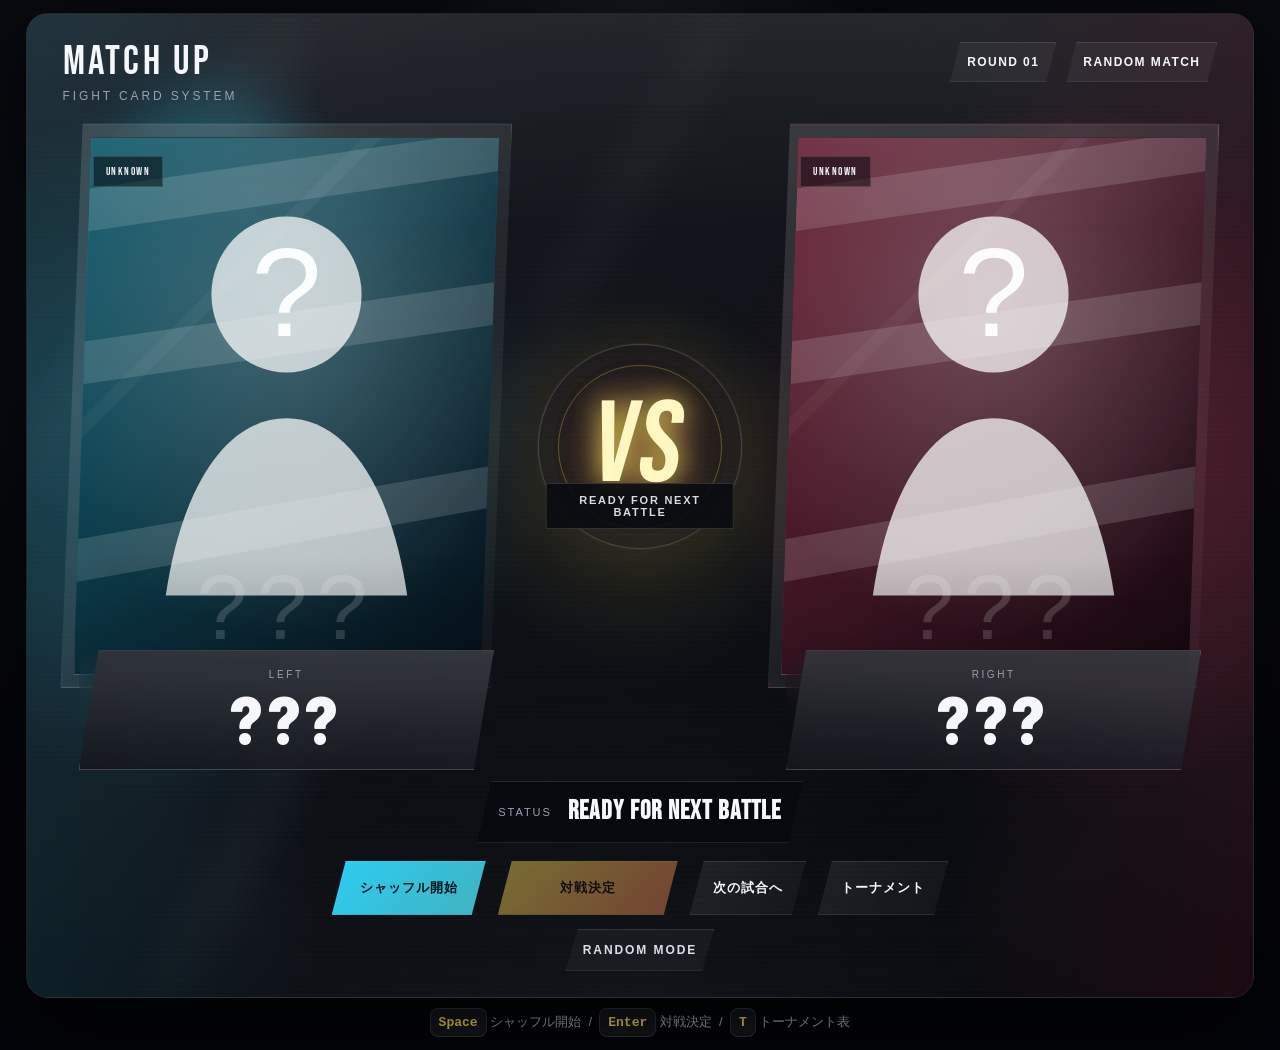
==== commit 41226335: "Add files via upload" ====
--- a/index.html
+++ b/index.html
@@ -173,6 +173,10 @@
             <div class="challenge-fighter__name" id="challengeWinnerName">TOURNAMENT WINNER</div>
           </section>
         </div>
+        <div class="challenge-card__actions challenge-card__actions--decision">
+          <button class="ui-btn ui-btn--winner-left" id="btnChallengeWinnerDefender">王者を勝者にする</button>
+          <button class="ui-btn ui-btn--winner-right" id="btnChallengeWinnerChallenger">挑戦者を勝者にする</button>
+        </div>
         <div class="challenge-card__actions">
           <button class="ui-btn ui-btn--primary" id="btnChallengeClose">この画面を閉じる</button>
           <button class="ui-btn" id="btnChallengeReset">新しいトーナメントへ</button>
@@ -187,12 +191,16 @@
       <div class="winner-spotlight__particles"></div>
       <div class="winner-spotlight__card">
         <div class="winner-spotlight__eyebrow" id="winnerSpotlightEyebrow">MATCH WINNER</div>
-        <div class="winner-spotlight__title">WINNER</div>
+        <div class="winner-spotlight__title" id="winnerSpotlightTitle">WINNER</div>
         <div class="winner-spotlight__image-wrap">
           <img class="winner-spotlight__image" id="winnerSpotlightImage" src="" alt="Winner" />
         </div>
         <div class="winner-spotlight__name" id="winnerSpotlightName">PLAYER NAME</div>
         <div class="winner-spotlight__sub" id="winnerSpotlightSub">ADVANCES TO THE NEXT ROUND</div>
+        <div class="winner-spotlight__actions">
+          <button class="ui-btn ui-btn--primary" id="btnWinnerSpotlightClose">閉じる</button>
+          <button class="ui-btn" id="btnWinnerSpotlightReset" hidden>新しいトーナメントへ</button>
+        </div>
       </div>
     </section>
 
--- a/style.css
+++ b/style.css
@@ -986,6 +986,14 @@
   flex-wrap: wrap;
 }
 
+.challenge-card__actions--decision {
+  margin-top: 30px;
+}
+
+.challenge-card__actions--decision .ui-btn {
+  min-width: 220px;
+}
+
 .challenge-screen.is-open .challenge-card {
   animation: championCardEnter .7s cubic-bezier(.14,.8,.2,1) both;
 }
@@ -1053,10 +1061,10 @@
 .winner-spotlight__card {
   position: relative;
   z-index: 2;
-  width: min(500px, calc(100vw - 28px));
-  padding: 28px 24px 24px;
+  width: min(720px, calc(100vw - 28px));
+  padding: 38px 30px 30px;
   border: 1px solid rgba(255,255,255,.16);
-  border-radius: 28px;
+  border-radius: 32px;
   text-align: center;
   background:
     linear-gradient(180deg, rgba(255,255,255,.11), rgba(255,255,255,.03)),
@@ -1066,6 +1074,29 @@
   opacity: 0;
 }
 
+.winner-spotlight--finale {
+  z-index: 138;
+}
+
+.winner-spotlight--finale .winner-spotlight__bg {
+  background:
+    radial-gradient(circle at 50% 28%, rgba(255,228,91,.34), transparent 24%),
+    radial-gradient(circle at 50% 64%, rgba(255,255,255,.10), transparent 28%),
+    radial-gradient(circle at 18% 40%, rgba(45,215,255,.14), transparent 24%),
+    radial-gradient(circle at 82% 40%, rgba(255,61,104,.18), transparent 24%),
+    linear-gradient(180deg, rgba(5,6,10,.14), rgba(2,3,6,.84));
+}
+
+.winner-spotlight--finale .winner-spotlight__card {
+  width: min(980px, calc(100vw - 28px));
+  padding: 48px 38px 38px;
+  border-radius: 36px;
+  background:
+    linear-gradient(180deg, rgba(255,255,255,.14), rgba(255,255,255,.04)),
+    linear-gradient(145deg, rgba(255,228,91,.24), rgba(255,255,255,.08) 25%, rgba(255,61,104,.14) 56%, rgba(45,215,255,.16));
+  box-shadow: 0 28px 120px rgba(0,0,0,.62), 0 0 0 1px rgba(255,228,91,.12), 0 0 120px rgba(255,228,91,.24);
+}
+
 .winner-spotlight__eyebrow {
   font-size: 12px;
   font-weight: 900;
@@ -1077,21 +1108,31 @@
 .winner-spotlight__title {
   margin-top: 10px;
   font-family: var(--font-title);
-  font-size: clamp(42px, 8vw, 84px);
+  font-size: clamp(56px, 9vw, 118px);
   line-height: .88;
   letter-spacing: .05em;
   color: #fff8cc;
   text-shadow: 0 0 20px rgba(255,228,91,.34), 0 0 60px rgba(255,228,91,.16);
 }
 
+.winner-spotlight--finale .winner-spotlight__title {
+  font-size: clamp(70px, 10vw, 160px);
+}
+
 .winner-spotlight__image-wrap {
-  width: min(240px, 54vw);
+  width: min(320px, 56vw);
   aspect-ratio: 1;
-  margin: 18px auto 14px;
-  padding: 10px;
+  margin: 22px auto 18px;
+  padding: 12px;
   border-radius: 999px;
   background: linear-gradient(135deg, rgba(255,228,91,.96), rgba(255,255,255,.92), rgba(255,228,91,.76));
   box-shadow: 0 0 34px rgba(255,228,91,.26), 0 0 80px rgba(255,228,91,.12);
+}
+
+.winner-spotlight--finale .winner-spotlight__image-wrap {
+  width: min(380px, 62vw);
+  padding: 14px;
+  box-shadow: 0 0 44px rgba(255,228,91,.34), 0 0 120px rgba(255,228,91,.18);
 }
 
 .winner-spotlight__image {
@@ -1107,20 +1148,41 @@
 
 .winner-spotlight__name {
   font-family: var(--font-title);
-  font-size: clamp(34px, 6vw, 68px);
+  font-size: clamp(52px, 8vw, 96px);
   line-height: .92;
   letter-spacing: .06em;
   color: #ffffff;
   text-shadow: 0 0 18px rgba(255,255,255,.15), 0 0 40px rgba(255,228,91,.14);
 }
 
+.winner-spotlight--finale .winner-spotlight__name {
+  font-size: clamp(62px, 9vw, 120px);
+}
+
 .winner-spotlight__sub {
-  margin-top: 10px;
+  margin-top: 12px;
   color: #dfe6f1;
-  font-size: 13px;
+  font-size: 15px;
   font-weight: 800;
-  letter-spacing: .18em;
-  text-transform: uppercase;
+  letter-spacing: .22em;
+  text-transform: uppercase;
+}
+
+.winner-spotlight--finale .winner-spotlight__sub {
+  font-size: 17px;
+  letter-spacing: .24em;
+}
+
+.winner-spotlight__actions {
+  margin-top: 28px;
+  display: flex;
+  justify-content: center;
+  gap: 14px;
+  flex-wrap: wrap;
+}
+
+.winner-spotlight__actions .ui-btn {
+  min-width: 180px;
 }
 
 .winner-spotlight.is-open .winner-spotlight__card {
@@ -1550,8 +1612,11 @@
   .champion-card__actions { flex-direction: column; }
   .champion-card__actions .ui-btn { width: 100%; }
   .challenge-card { padding: 24px 16px 20px; }
-  .winner-spotlight__card { padding: 24px 18px 20px; }
+  .winner-spotlight__card { padding: 26px 18px 22px; width: calc(100vw - 18px); }
+  .winner-spotlight--finale .winner-spotlight__card { padding: 28px 18px 24px; width: calc(100vw - 18px); }
   .winner-spotlight__sub { letter-spacing: .12em; }
+  .winner-spotlight__actions { flex-direction: column; }
+  .winner-spotlight__actions .ui-btn { width: 100%; }
   .challenge-stage { grid-template-columns: 1fr; }
   .challenge-stage__center { order: -1; min-width: 0; }
   .challenge-card__actions { flex-direction: column; }
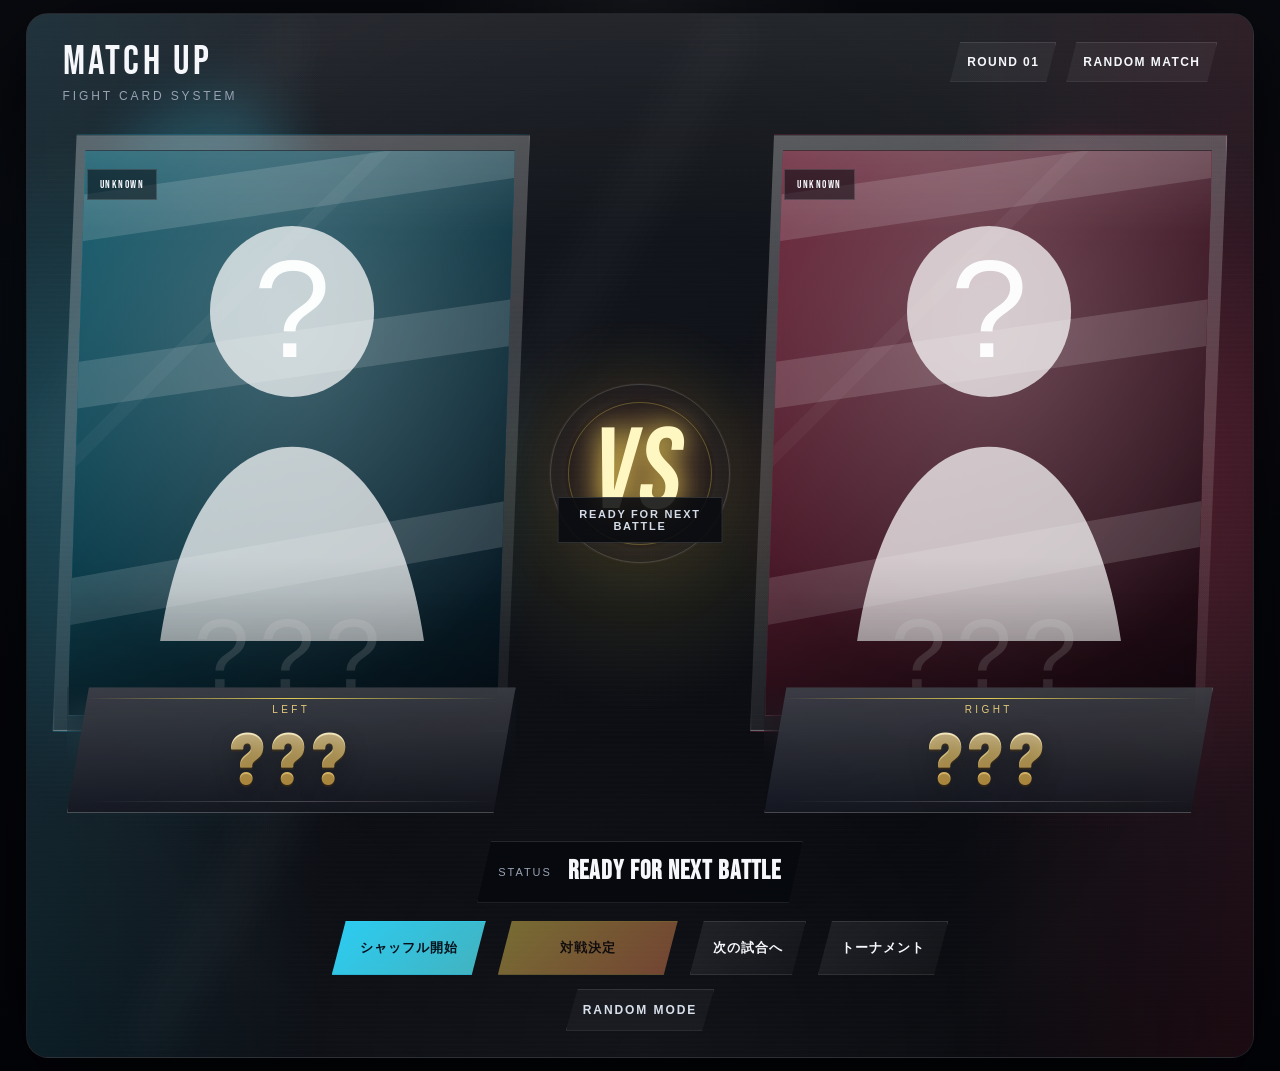
==== commit 51ec5a8d: "Add files via upload" ====
--- a/index.html
+++ b/index.html
@@ -204,11 +204,6 @@
       </div>
     </section>
 
-    <p class="help-text">
-      <kbd>Space</kbd> シャッフル開始 &nbsp;/&nbsp;
-      <kbd>Enter</kbd> 対戦決定 &nbsp;/&nbsp;
-      <kbd>T</kbd> トーナメント表
-    </p>
   </main>
 
   <div class="tournament-modal" id="tournamentModal" hidden>
--- a/style.css
+++ b/style.css
@@ -319,12 +319,12 @@
   position: relative;
   z-index: 3;
   display: grid;
-  grid-template-columns: minmax(360px, 1fr) auto minmax(360px, 1fr);
+  grid-template-columns: minmax(400px, 1fr) auto minmax(400px, 1fr);
   align-items: center;
   justify-content: center;
-  gap: clamp(16px, 2vw, 32px);
-  padding: 8px 34px 0;
-  min-height: 680px;
+  gap: clamp(14px, 1.6vw, 26px);
+  padding: 2px 26px 0;
+  min-height: 740px;
 }
 
 .fighter-panel {
@@ -339,14 +339,16 @@
 
 .fighter-frame {
   position: relative;
-  width: min(100%, 500px);
+  width: min(100%, 560px);
   aspect-ratio: 4 / 5;
   height: auto;
-  padding: 12px;
-  background: linear-gradient(135deg, rgba(255,255,255,0.14), rgba(255,255,255,0.02));
-  clip-path: polygon(22px 0, 100% 0, calc(100% - 22px) 100%, 0 100%);
-  border: 1px solid rgba(255,255,255,0.10);
-  box-shadow: inset 0 0 0 1px rgba(255,255,255,0.03);
+  padding: 14px;
+  background:
+    linear-gradient(180deg, rgba(255,255,255,0.18), rgba(255,255,255,0.02)),
+    linear-gradient(135deg, rgba(255,255,255,0.12), rgba(255,255,255,0.02));
+  clip-path: polygon(24px 0, 100% 0, calc(100% - 24px) 100%, 0 100%);
+  border: 1px solid rgba(255,255,255,0.12);
+  box-shadow: inset 0 0 0 1px rgba(255,255,255,0.04);
   transition: transform 0.28s ease, box-shadow 0.28s ease, filter 0.28s ease;
 }
 
@@ -366,6 +368,15 @@
   clip-path: polygon(18px 0, 100% 0, calc(100% - 18px) 100%, 0 100%);
   border: 1px solid rgba(255,255,255,0.14);
   background: linear-gradient(180deg, #18202f 0%, #0a0e16 100%);
+}
+
+.fighter-art::before {
+  content: "";
+  position: absolute;
+  inset: 0;
+  z-index: 1;
+  background: linear-gradient(180deg, rgba(255,255,255,0.08), transparent 14%, transparent 72%, rgba(0,0,0,0.26));
+  pointer-events: none;
 }
 
 .fighter-art--left {
@@ -395,7 +406,7 @@
   height: 100%;
   object-fit: cover;
   object-position: center 18%;
-  transform: scale(1.04);
+  transform: scale(1.08);
 }
 
 .fighter-art__badge,
@@ -424,47 +435,89 @@
 .nameplate {
   position: relative;
   z-index: 4;
-  width: min(92%, 430px);
+  width: min(94%, 470px);
   display: grid;
   justify-items: center;
-  gap: 8px;
-  min-height: 102px;
-  margin-top: -38px;
-  padding: 18px 22px 20px;
-  background:
-    linear-gradient(180deg, rgba(255,255,255,0.16), rgba(255,255,255,0.04)),
-    linear-gradient(135deg, rgba(8,10,16,0.92), rgba(16,18,28,0.72));
-  border: 1px solid rgba(255,255,255,0.16);
-  clip-path: polygon(20px 0, 100% 0, calc(100% - 20px) 100%, 0 100%);
-  backdrop-filter: blur(16px);
-  transition: transform 0.28s ease, opacity 0.28s ease;
+  gap: 10px;
+  min-height: 118px;
+  margin-top: -44px;
+  padding: 16px 24px 24px;
+  background:
+    linear-gradient(180deg, rgba(255,255,255,0.18), rgba(255,255,255,0.03)),
+    linear-gradient(135deg, rgba(15,18,28,0.96), rgba(10,12,20,0.82));
+  border: 1px solid rgba(255,255,255,0.18);
+  clip-path: polygon(22px 0, 100% 0, calc(100% - 22px) 100%, 0 100%);
+  backdrop-filter: blur(18px);
+  transition: transform 0.28s ease, opacity 0.28s ease, box-shadow 0.28s ease;
   text-align: center;
-}
-
-.nameplate--left { box-shadow: 0 0 26px rgba(45,215,255,.22), 0 16px 40px rgba(0,0,0,.36); }
-.nameplate--right { box-shadow: 0 0 26px rgba(255,61,104,.22), 0 16px 40px rgba(0,0,0,.36); }
+  overflow: hidden;
+}
+
+.nameplate::before,
+.nameplate::after {
+  content: "";
+  position: absolute;
+  left: 18px;
+  right: 18px;
+  height: 1px;
+  pointer-events: none;
+}
+
+.nameplate::before {
+  top: 10px;
+  background: linear-gradient(90deg, transparent, rgba(255,228,91,0.85), transparent);
+}
+
+.nameplate::after {
+  bottom: 10px;
+  background: linear-gradient(90deg, transparent, rgba(255,255,255,0.22), transparent);
+}
+
+.nameplate--left {
+  box-shadow:
+    0 0 0 1px rgba(255,228,91,.10),
+    0 0 26px rgba(45,215,255,.18),
+    0 18px 48px rgba(0,0,0,.42);
+}
+
+.nameplate--right {
+  box-shadow:
+    0 0 0 1px rgba(255,228,91,.10),
+    0 0 26px rgba(255,61,104,.18),
+    0 18px 48px rgba(0,0,0,.42);
+}
 
 .nameplate__label {
+  position: relative;
+  z-index: 1;
+  padding: 0 12px;
   font-size: 10px;
-  color: var(--muted);
-  letter-spacing: 0.26em;
+  color: #e4c979;
+  letter-spacing: 0.34em;
   text-transform: uppercase;
 }
 
 .nameplate__name {
+  position: relative;
+  z-index: 1;
   font-family: var(--font-name);
-  font-size: clamp(42px, 5.4vw, 74px);
+  font-size: clamp(46px, 5.8vw, 84px);
   font-weight: 800;
-  letter-spacing: 0.08em;
-  line-height: 0.88;
-  text-transform: uppercase;
+  letter-spacing: 0.09em;
+  line-height: 0.84;
+  text-transform: uppercase;
+  background: linear-gradient(180deg, #fff8dc 0%, #f6df97 40%, #e3b654 100%);
+  -webkit-background-clip: text;
+  background-clip: text;
+  color: transparent;
+  text-shadow: 0 2px 0 rgba(88,60,12,0.34), 0 10px 24px rgba(0,0,0,0.30);
 }
 
 .vs-core {
   position: relative;
   display: grid;
   place-items: center;
-  width: clamp(190px, 16vw, 300px);
+  width: clamp(170px, 14vw, 250px);
   aspect-ratio: 1 / 1;
   margin-inline: auto;
   transition: transform 0.28s ease;
@@ -1550,7 +1603,7 @@
 .is-confirmed .fighter-art__img { transform: scale(1.06); filter: saturate(1.14) contrast(1.08); }
 .is-confirmed .fighter-panel--left .fighter-frame { box-shadow: inset 0 0 0 1px rgba(255,255,255,0.03), 0 0 34px rgba(45,215,255,.95), 0 0 90px rgba(45,215,255,.34); }
 .is-confirmed .fighter-panel--right .fighter-frame { box-shadow: inset 0 0 0 1px rgba(255,255,255,0.03), 0 0 34px rgba(255,61,104,.95), 0 0 90px rgba(255,61,104,.34); }
-.is-confirmed .nameplate { animation: plateEnter 0.56s cubic-bezier(.2,.8,.2,1) both; box-shadow: 0 0 22px rgba(255,228,91,.26); }
+.is-confirmed .nameplate { animation: plateEnter 0.56s cubic-bezier(.2,.8,.2,1) both; box-shadow: 0 0 0 1px rgba(255,228,91,.12), 0 0 30px rgba(255,228,91,.18), 0 18px 44px rgba(0,0,0,.42); }
 .is-confirmed .battle-status__value { color: #fff7c2; text-shadow: 0 0 12px rgba(255,228,91,0.4), 0 0 30px rgba(255,228,91,.18); }
 
 /* Keyframes */
@@ -1597,7 +1650,7 @@
 @media (max-width: 720px) {
   body { padding: 10px; }
   .display-shell { width: min(98vw, 1880px); }
-  .battle-screen { min-height: 980px; border-radius: 18px; }
+  .battle-screen { min-height: 1020px; border-radius: 18px; }
   .battle-hud { flex-direction: column; align-items: flex-start; padding: 22px 18px 0; }
   .battle-stage { padding: 10px 16px 0; }
   .battle-footer { padding: 0 16px 18px; }
